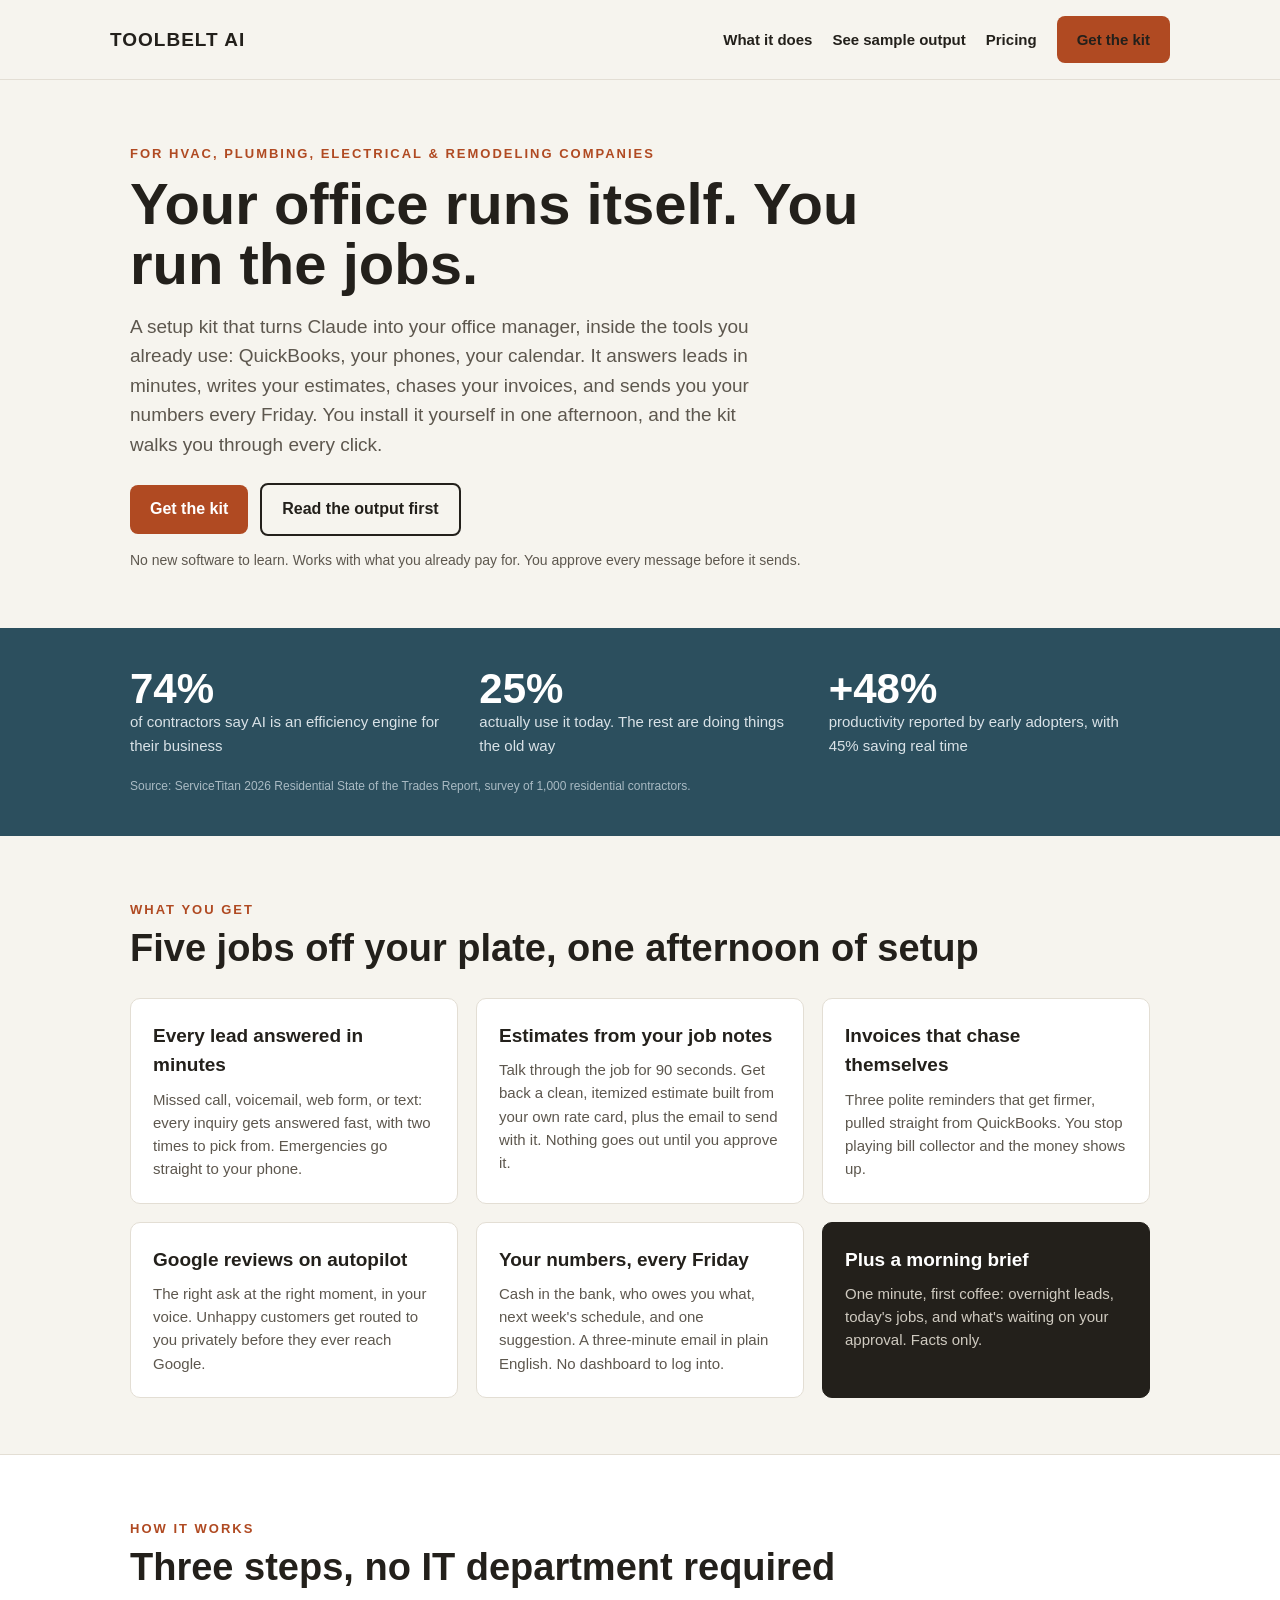
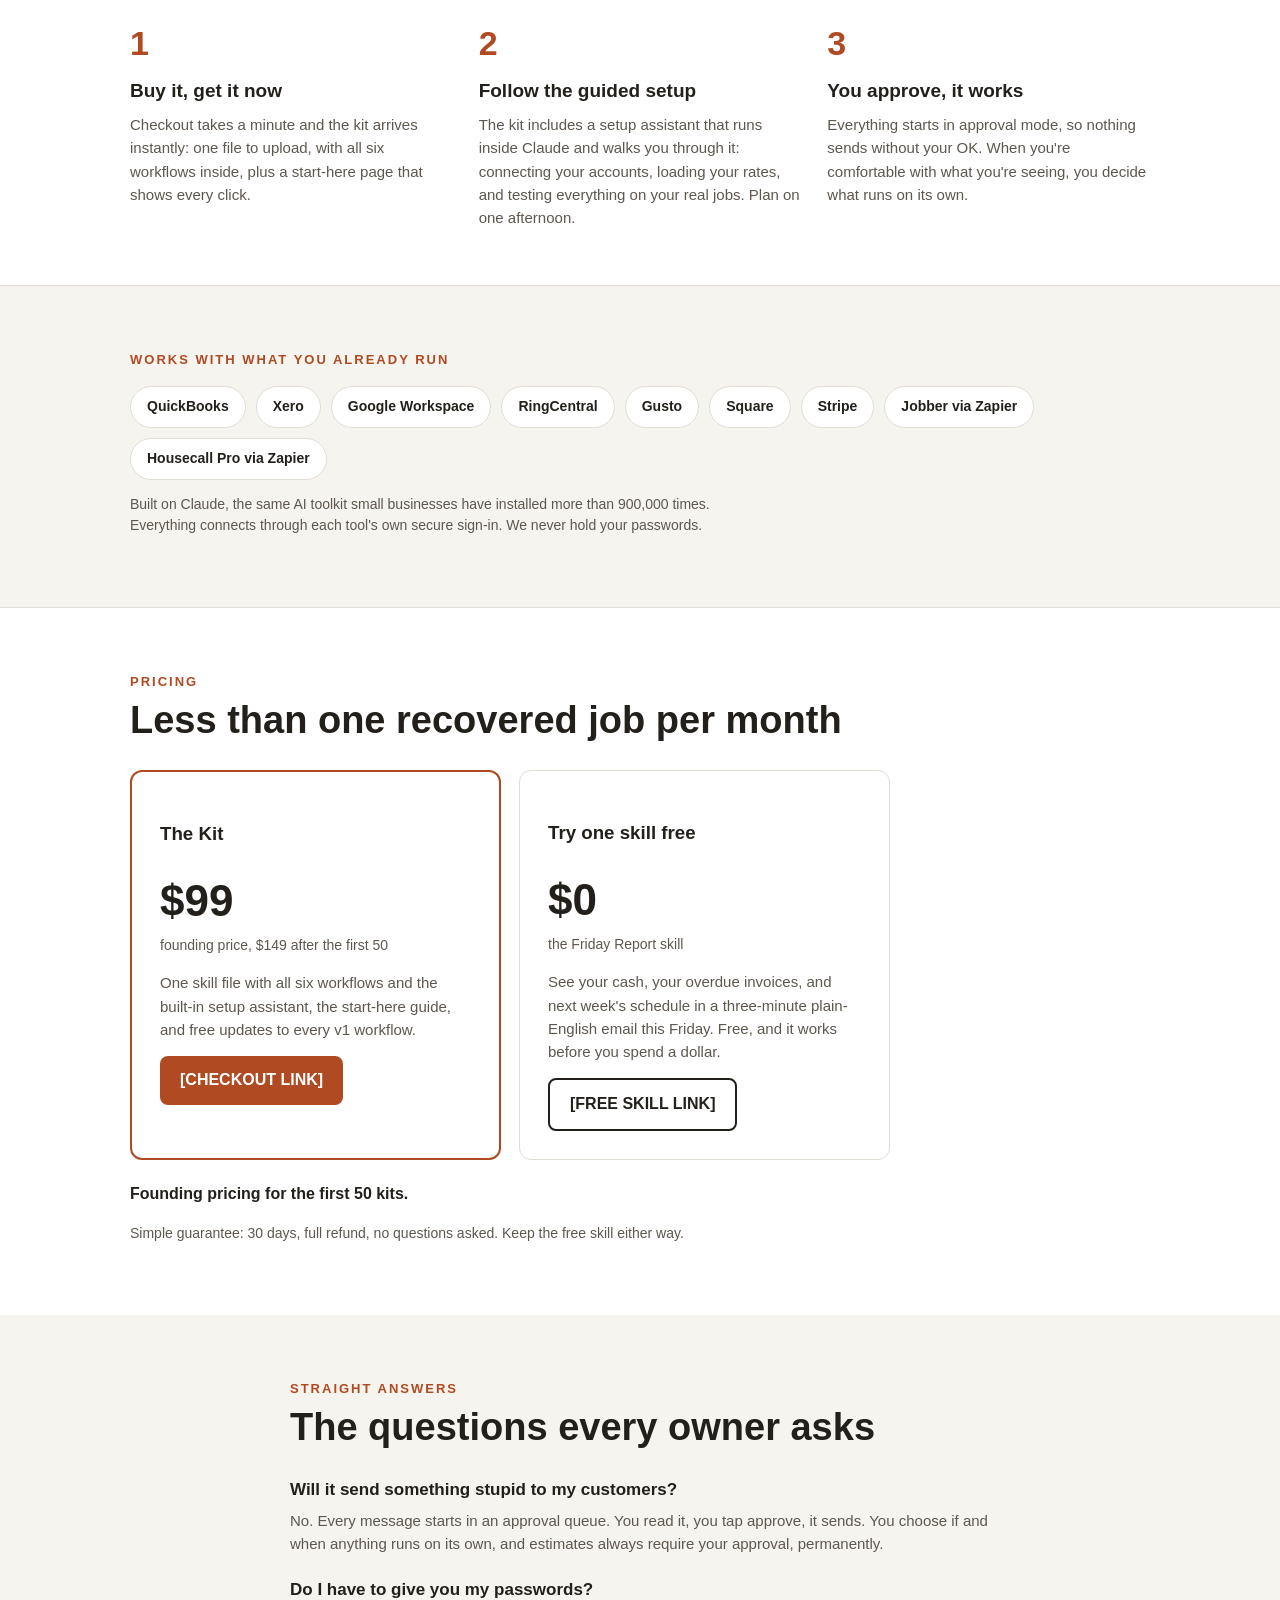
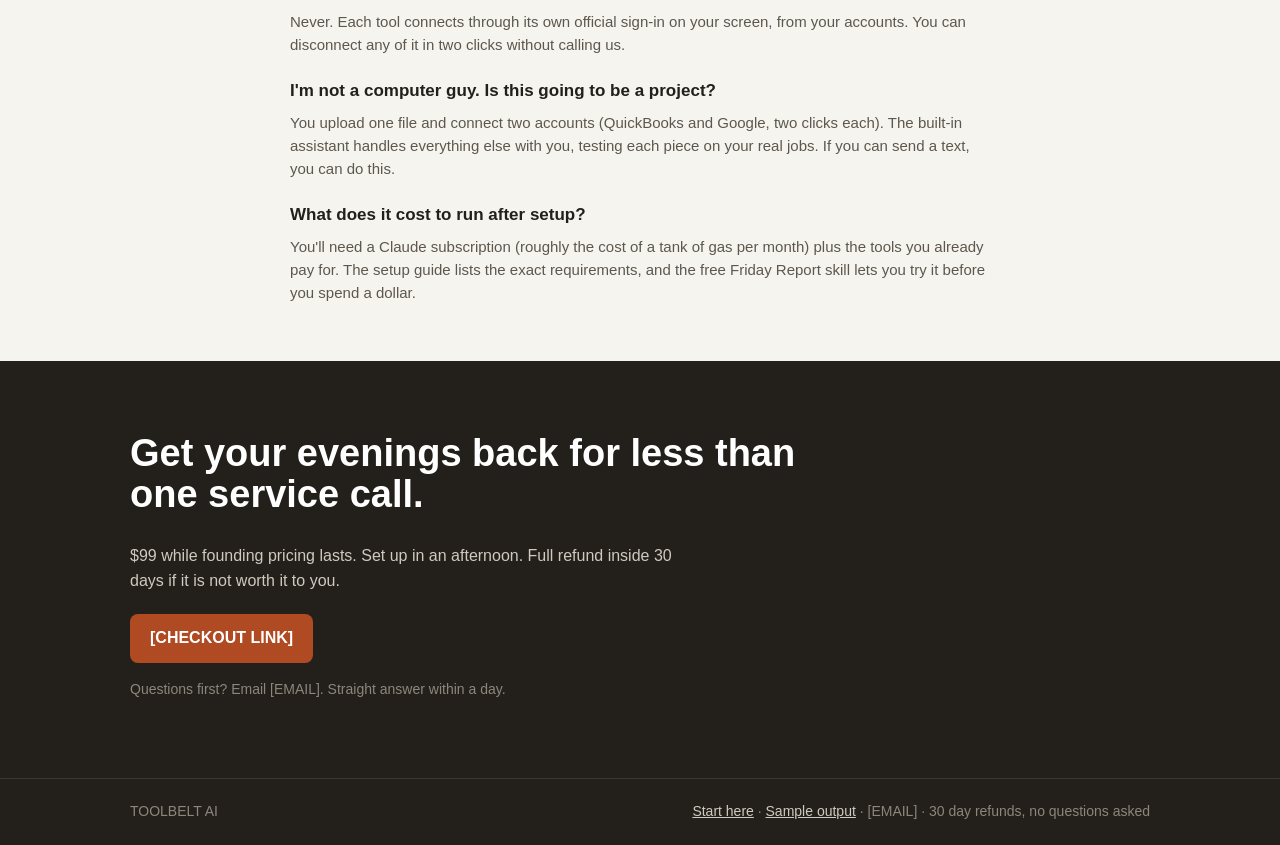
==== site/index.html @ f74c802a "Landing page, 404, sitemap, robots, SEO meta, analytics placeholders" ====
<!doctype html>
<html lang="en">
<head>
<meta charset="utf-8">
<meta name="viewport" content="width=device-width, initial-scale=1, viewport-fit=cover">
<title>Toolbelt AI | Your office runs itself. You run the jobs.</title>
<meta name="description" content="A setup kit that turns Claude into the office manager for an HVAC, plumbing, electrical, or remodeling company. Leads answered, estimates drafted, invoices chased, numbers every Friday. Nothing sends without your OK.">
<meta property="og:title" content="Toolbelt AI | AI office for trades companies">
<meta property="og:description" content="Install it yourself in one afternoon. Free starter includes missed-call triage and a plain-English Friday report.">
<meta property="og:type" content="website">
<!-- GoatCounter: uncomment and set your code after creating the account
<script data-goatcounter="https://YOURCODE.goatcounter.com/count" async src="https://gc.zgo.at/count.js"></script>
-->
<style>
:root {
  box-sizing: border-box;
  padding-top: env(safe-area-inset-top, 0px);
  padding-bottom: env(safe-area-inset-bottom, 0px);
  --bg: #F6F4EE; --card: #FFFFFF; --ink: #23201B; --muted: #5D574E;
  --line: #E3DED4; --accent: #B04A22; --accent-ink: #FFFFFF;
  --deep: #2C4F5E; --deep-ink: #D9E2E7; --dark: #23201B; --dark-ink: #CFCAC0;
}
html { scroll-padding-top: env(safe-area-inset-top, 0px); scroll-behavior: smooth; }
@media (prefers-color-scheme: dark) {
  :root:not([data-theme="light"]) {
    --bg: #191713; --card: #221F1A; --ink: #F1EEE7; --muted: #A8A198;
    --line: #38342E; --accent: #D9713F; --accent-ink: #1B120C;
    --deep: #1E3741; --dark: #12100D;
  }
}
* { box-sizing: border-box; }
body { margin: 0; background: var(--bg); color: var(--ink); line-height: 1.55;
  font-family: -apple-system, BlinkMacSystemFont, "Segoe UI", Roboto, Helvetica, Arial, sans-serif; }
.wrap { max-width: 1060px; margin: 0 auto; padding: 0 20px; }
header { border-bottom: 1px solid var(--line); }
.nav { display: flex; align-items: center; justify-content: space-between; gap: 16px; padding: 16px 0; flex-wrap: wrap; }
.mark { font-weight: 800; letter-spacing: 1px; font-size: 19px; }
.nav a { color: var(--ink); text-decoration: none; font-weight: 600; font-size: 15px; }
.nav .links { display: flex; gap: 20px; align-items: center; flex-wrap: wrap; }
.btn { display: inline-block; background: var(--accent); color: var(--accent-ink);
  padding: 12px 20px; border-radius: 8px; font-weight: 700; text-decoration: none; font-size: 16px; }
.btn.ghost { background: transparent; color: var(--ink); border: 2px solid var(--ink); }
.hero { padding: 64px 0 56px; }
.eyebrow { color: var(--accent); font-weight: 700; letter-spacing: 2px; font-size: 13px; text-transform: uppercase; }
h1 { font-size: clamp(34px, 6vw, 58px); line-height: 1.03; margin: 10px 0 18px; max-width: 760px; }
.lede { font-size: 19px; max-width: 640px; color: var(--muted); margin: 0 0 24px; }
.hero .row { display: flex; gap: 12px; flex-wrap: wrap; align-items: center; }
.fine { font-size: 14px; color: var(--muted); margin-top: 14px; }
.stats { background: var(--deep); color: #FFFFFF; padding: 40px 0; }
.stats .grid { display: grid; grid-template-columns: repeat(auto-fit, minmax(220px, 1fr)); gap: 28px; }
.stats b { display: block; font-size: 42px; line-height: 1; }
.stats span { color: var(--deep-ink); font-size: 15px; }
.stats .src { color: #A9BAC3; font-size: 12px; margin-top: 18px; }
section.block { padding: 64px 0 56px; }
h2 { font-size: clamp(26px, 4vw, 38px); line-height: 1.1; margin: 8px 0 28px; }
.cards { display: grid; grid-template-columns: repeat(auto-fit, minmax(260px, 1fr)); gap: 18px; }
.card { background: var(--card); border: 1px solid var(--line); border-radius: 10px; padding: 22px; }
.card h3 { margin: 0 0 8px; font-size: 19px; }
.card p { margin: 0; font-size: 15px; color: var(--muted); }
.card.inverse { background: var(--dark); border-color: var(--dark); }
.card.inverse h3 { color: #FFFFFF; }
.card.inverse p { color: var(--dark-ink); }
.steps { display: grid; grid-template-columns: repeat(auto-fit, minmax(240px, 1fr)); gap: 26px; }
.steps b { color: var(--accent); font-size: 34px; display: block; }
.steps h3 { margin: 6px 0 8px; font-size: 19px; }
.steps p { margin: 0; font-size: 15px; color: var(--muted); }
.chips { display: flex; flex-wrap: wrap; gap: 10px; }
.chip { background: var(--card); border: 1px solid var(--line); border-radius: 999px; padding: 9px 16px; font-size: 14px; font-weight: 600; }
.price { display: grid; grid-template-columns: repeat(auto-fit, minmax(270px, 1fr)); gap: 18px; max-width: 760px; }
.pcard { background: var(--card); border: 1px solid var(--line); border-radius: 12px; padding: 28px; }
.pcard.hot { border: 2px solid var(--accent); }
.pcard .amount { font-size: 44px; font-weight: 800; }
.pcard .per { color: var(--muted); font-size: 14px; }
.pcard p { font-size: 15px; color: var(--muted); }
.faq { max-width: 740px; }
.faq h3 { font-size: 17px; margin: 22px 0 6px; }
.faq p { margin: 0; font-size: 15px; color: var(--muted); }
.cta { background: var(--dark); color: #FFFFFF; padding: 64px 0; }
.cta h2 { color: #FFFFFF; max-width: 680px; }
.cta p { color: var(--dark-ink); max-width: 560px; }
footer { background: var(--dark); color: #8C867C; border-top: 1px solid #3A362F; padding: 22px 0; font-size: 14px; }
footer .wrap { display: flex; justify-content: space-between; gap: 16px; flex-wrap: wrap; }
footer a { color: #CFCAC0; }
</style>
</head>
<body>
<header>
  <div class="wrap nav">
    <div class="mark">TOOLBELT AI</div>
    <div class="links">
      <a href="#work">What it does</a>
      <a href="demo.html">See sample output</a>
      <a href="#pricing">Pricing</a>
      <a class="btn" href="#pricing">Get the kit</a>
    </div>
  </div>
</header>

<section class="hero">
  <div class="wrap">
    <div class="eyebrow">For HVAC, plumbing, electrical &amp; remodeling companies</div>
    <h1>Your office runs itself. You run the jobs.</h1>
    <p class="lede">A setup kit that turns Claude into your office manager, inside the tools you already use: QuickBooks, your phones, your calendar. It answers leads in minutes, writes your estimates, chases your invoices, and sends you your numbers every Friday. You install it yourself in one afternoon, and the kit walks you through every click.</p>
    <div class="row">
      <a class="btn" href="#pricing">Get the kit</a>
      <a class="btn ghost" href="demo.html">Read the output first</a>
    </div>
    <div class="fine">No new software to learn. Works with what you already pay for. You approve every message before it sends.</div>
  </div>
</section>

<section class="stats">
  <div class="wrap">
    <div class="grid">
      <div><b>74%</b><span>of contractors say AI is an efficiency engine for their business</span></div>
      <div><b>25%</b><span>actually use it today. The rest are doing things the old way</span></div>
      <div><b>+48%</b><span>productivity reported by early adopters, with 45% saving real time</span></div>
    </div>
    <div class="src">Source: ServiceTitan 2026 Residential State of the Trades Report, survey of 1,000 residential contractors.</div>
  </div>
</section>

<section class="block" id="work">
  <div class="wrap">
    <div class="eyebrow">What you get</div>
    <h2>Five jobs off your plate, one afternoon of setup</h2>
    <div class="cards">
      <div class="card"><h3>Every lead answered in minutes</h3><p>Missed call, voicemail, web form, or text: every inquiry gets answered fast, with two times to pick from. Emergencies go straight to your phone.</p></div>
      <div class="card"><h3>Estimates from your job notes</h3><p>Talk through the job for 90 seconds. Get back a clean, itemized estimate built from your own rate card, plus the email to send with it. Nothing goes out until you approve it.</p></div>
      <div class="card"><h3>Invoices that chase themselves</h3><p>Three polite reminders that get firmer, pulled straight from QuickBooks. You stop playing bill collector and the money shows up.</p></div>
      <div class="card"><h3>Google reviews on autopilot</h3><p>The right ask at the right moment, in your voice. Unhappy customers get routed to you privately before they ever reach Google.</p></div>
      <div class="card"><h3>Your numbers, every Friday</h3><p>Cash in the bank, who owes you what, next week's schedule, and one suggestion. A three-minute email in plain English. No dashboard to log into.</p></div>
      <div class="card inverse"><h3>Plus a morning brief</h3><p>One minute, first coffee: overnight leads, today's jobs, and what's waiting on your approval. Facts only.</p></div>
    </div>
  </div>
</section>

<section class="block" style="background: var(--card); border-top: 1px solid var(--line); border-bottom: 1px solid var(--line);">
  <div class="wrap">
    <div class="eyebrow">How it works</div>
    <h2>Three steps, no IT department required</h2>
    <div class="steps">
      <div><b>1</b><h3>Buy it, get it now</h3><p>Checkout takes a minute and the kit arrives instantly: one file to upload, with all six workflows inside, plus a start-here page that shows every click.</p></div>
      <div><b>2</b><h3>Follow the guided setup</h3><p>The kit includes a setup assistant that runs inside Claude and walks you through it: connecting your accounts, loading your rates, and testing everything on your real jobs. Plan on one afternoon.</p></div>
      <div><b>3</b><h3>You approve, it works</h3><p>Everything starts in approval mode, so nothing sends without your OK. When you're comfortable with what you're seeing, you decide what runs on its own.</p></div>
    </div>
  </div>
</section>

<section class="block">
  <div class="wrap">
    <div class="eyebrow">Works with what you already run</div>
    <div class="chips" style="margin-top: 16px;">
      <span class="chip">QuickBooks</span><span class="chip">Xero</span><span class="chip">Google Workspace</span>
      <span class="chip">RingCentral</span><span class="chip">Gusto</span><span class="chip">Square</span>
      <span class="chip">Stripe</span><span class="chip">Jobber via Zapier</span><span class="chip">Housecall Pro via Zapier</span>
    </div>
    <p class="fine" style="max-width: 640px;">Built on Claude, the same AI toolkit small businesses have installed more than 900,000 times. Everything connects through each tool's own secure sign-in. We never hold your passwords.</p>
  </div>
</section>

<section class="block" id="pricing" style="background: var(--card); border-top: 1px solid var(--line);">
  <div class="wrap">
    <div class="eyebrow">Pricing</div>
    <h2>Less than one recovered job per month</h2>
    <div class="price">
      <div class="pcard hot">
        <h3>The Kit</h3>
        <div class="amount">$99</div>
        <div class="per">founding price, $149 after the first 50</div>
        <p>One skill file with all six workflows and the built-in setup assistant, the start-here guide, and free updates to every v1 workflow.</p>
        <a class="btn" href="#">[CHECKOUT LINK]</a>
      </div>
      <div class="pcard">
        <h3>Try one skill free</h3>
        <div class="amount">$0</div>
        <div class="per">the Friday Report skill</div>
        <p>See your cash, your overdue invoices, and next week's schedule in a three-minute plain-English email this Friday. Free, and it works before you spend a dollar.</p>
        <a class="btn ghost" href="#">[FREE SKILL LINK]</a>
      </div>
    </div>
    <p style="margin-top: 22px; font-weight: 700;">Founding pricing for the first 50 kits.</p>
    <p class="fine" style="max-width: 640px;">Simple guarantee: 30 days, full refund, no questions asked. Keep the free skill either way.</p>
  </div>
</section>

<section class="block">
  <div class="wrap faq">
    <div class="eyebrow">Straight answers</div>
    <h2>The questions every owner asks</h2>
    <h3>Will it send something stupid to my customers?</h3>
    <p>No. Every message starts in an approval queue. You read it, you tap approve, it sends. You choose if and when anything runs on its own, and estimates always require your approval, permanently.</p>
    <h3>Do I have to give you my passwords?</h3>
    <p>Never. Each tool connects through its own official sign-in on your screen, from your accounts. You can disconnect any of it in two clicks without calling us.</p>
    <h3>I'm not a computer guy. Is this going to be a project?</h3>
    <p>You upload one file and connect two accounts (QuickBooks and Google, two clicks each). The built-in assistant handles everything else with you, testing each piece on your real jobs. If you can send a text, you can do this.</p>
    <h3>What does it cost to run after setup?</h3>
    <p>You'll need a Claude subscription (roughly the cost of a tank of gas per month) plus the tools you already pay for. The setup guide lists the exact requirements, and the free Friday Report skill lets you try it before you spend a dollar.</p>
  </div>
</section>

<section class="cta" id="get">
  <div class="wrap">
    <h2>Get your evenings back for less than one service call.</h2>
    <p>$99 while founding pricing lasts. Set up in an afternoon. Full refund inside 30 days if it is not worth it to you.</p>
    <p style="margin-top: 20px;"><a class="btn" href="#">[CHECKOUT LINK]</a></p>
    <p class="fine" style="color: #8C867C;">Questions first? Email [EMAIL]. Straight answer within a day.</p>
  </div>
</section>

<footer>
  <div class="wrap">
    <div>TOOLBELT AI</div>
    <div><a href="start-here.html">Start here</a> &middot; <a href="demo.html">Sample output</a> &middot; [EMAIL] &middot; 30 day refunds, no questions asked</div>
  </div>
</footer>
</body>
</html>
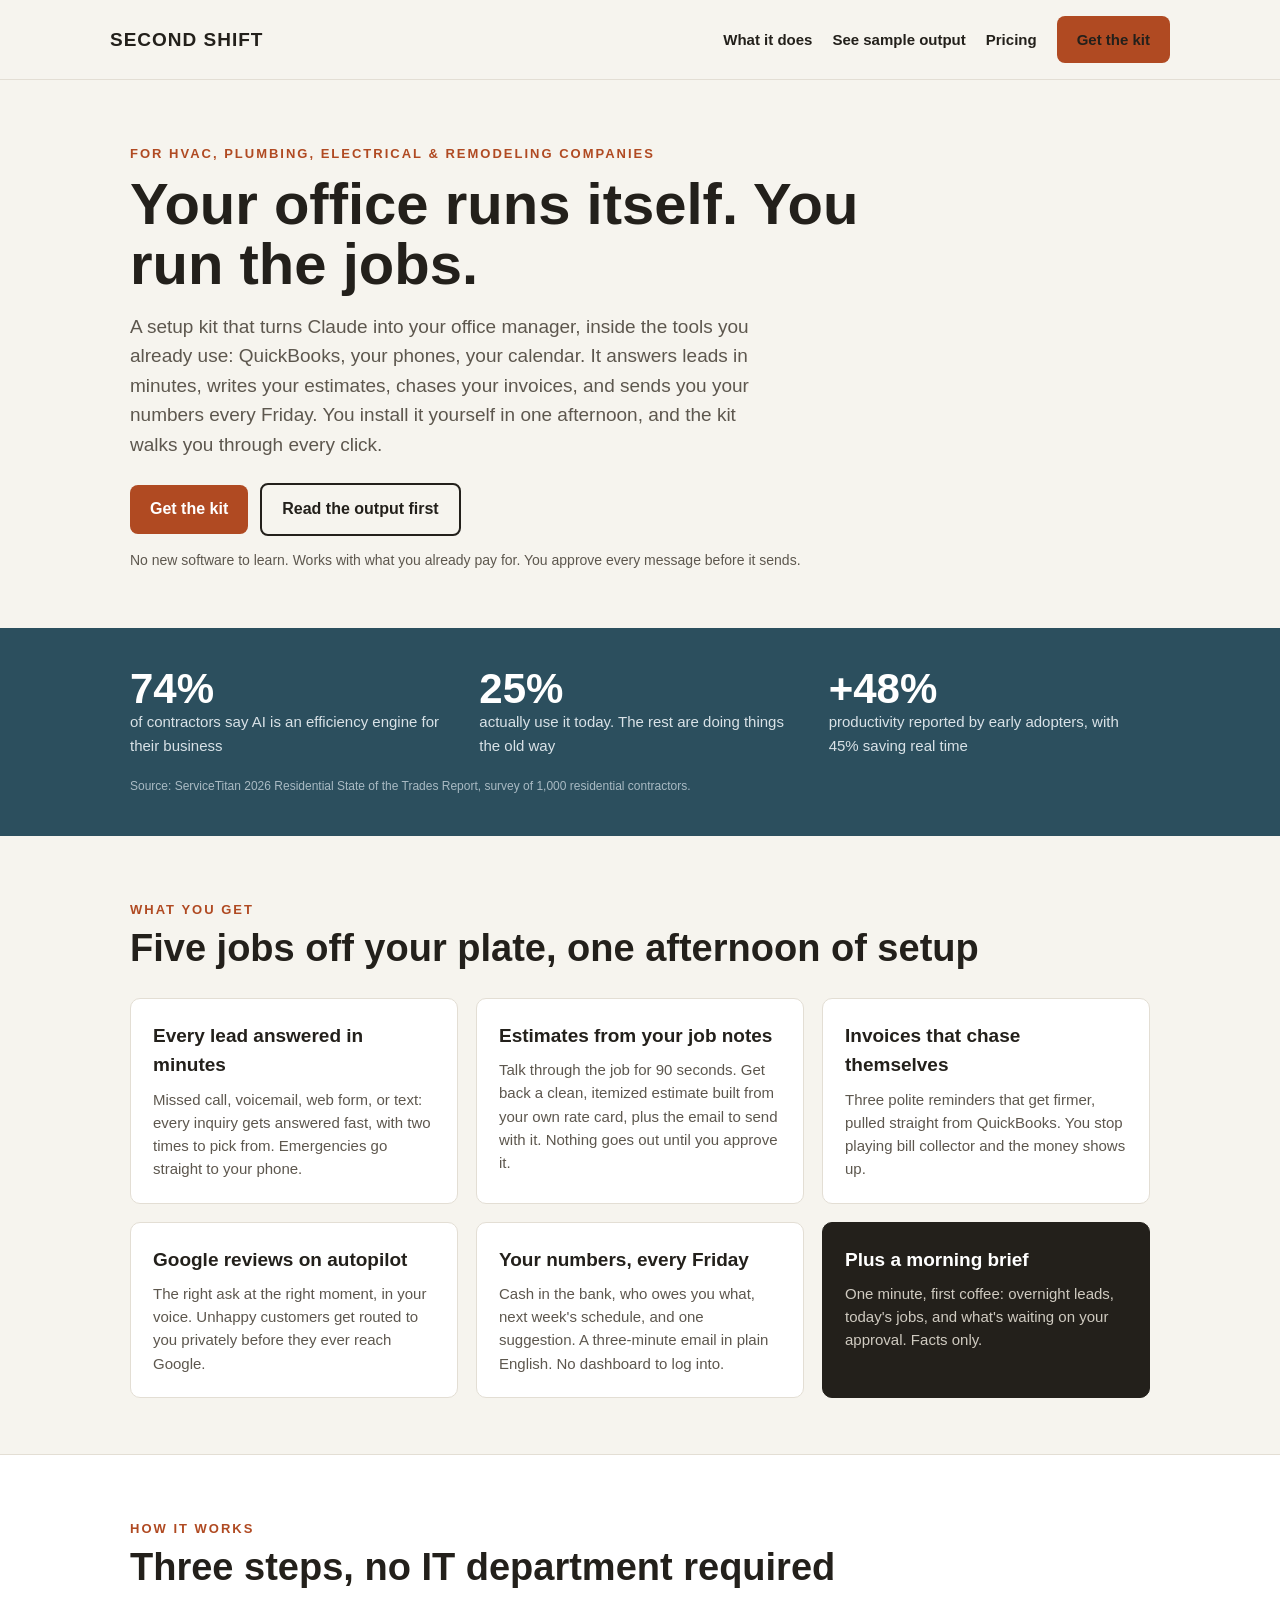
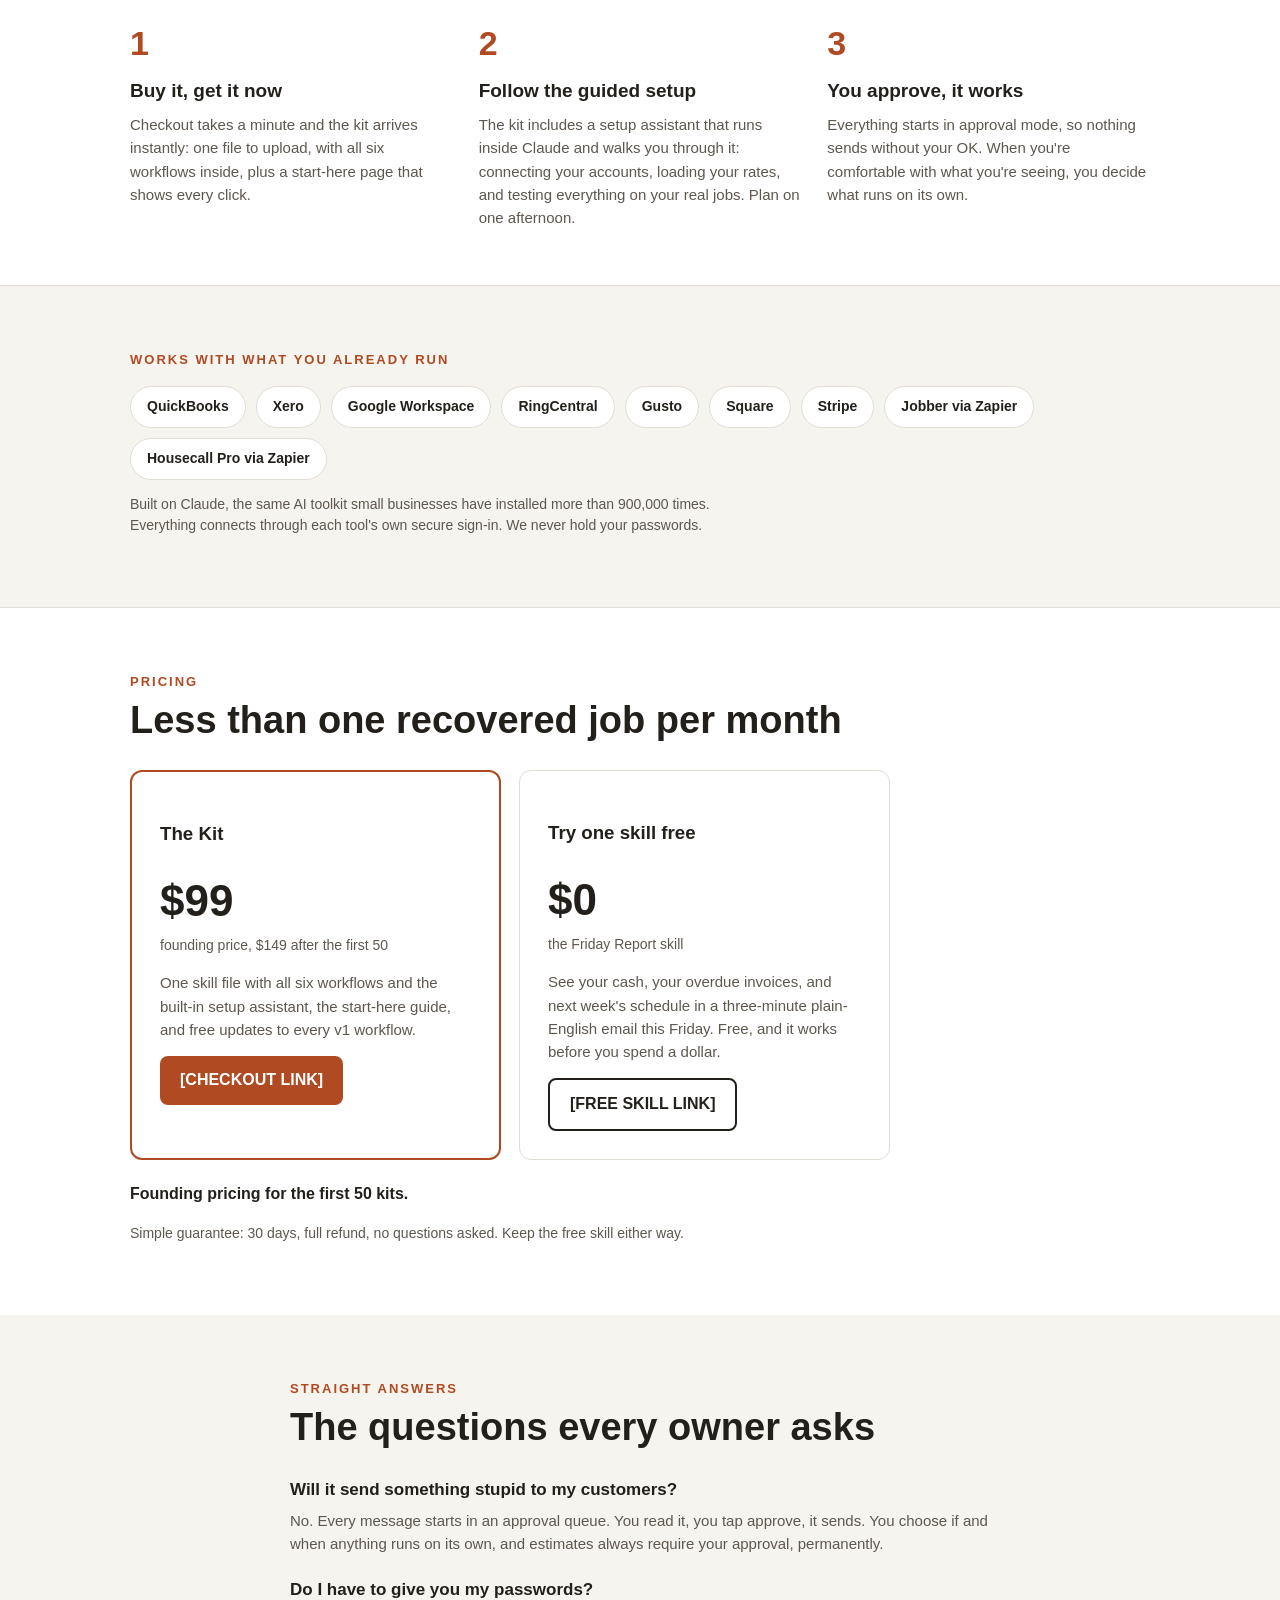
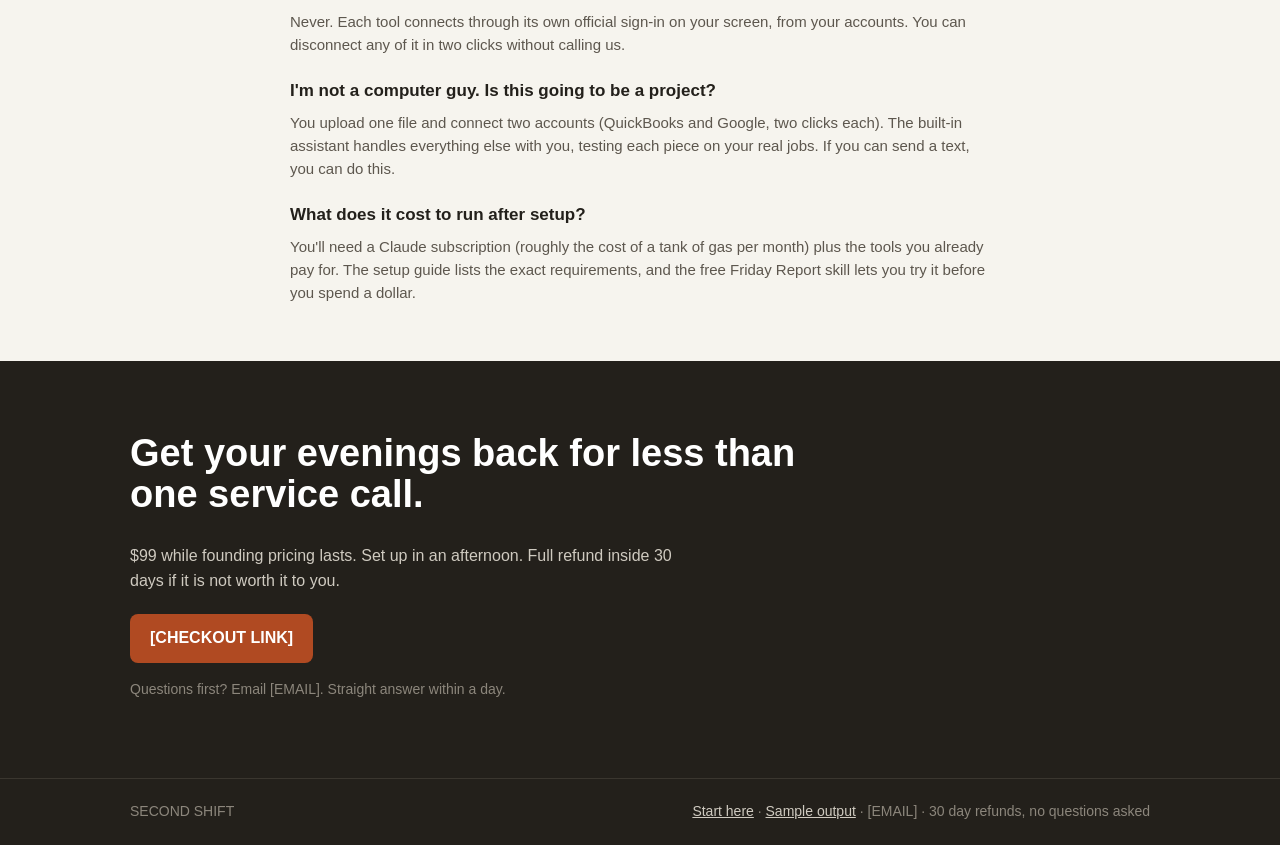
==== commit fd0e3ef7: "Rebrand: Second Shift" ====
--- a/site/index.html
+++ b/site/index.html
@@ -3,9 +3,9 @@
 <head>
 <meta charset="utf-8">
 <meta name="viewport" content="width=device-width, initial-scale=1, viewport-fit=cover">
-<title>Toolbelt AI | Your office runs itself. You run the jobs.</title>
+<title>Second Shift | Your office runs itself. You run the jobs.</title>
 <meta name="description" content="A setup kit that turns Claude into the office manager for an HVAC, plumbing, electrical, or remodeling company. Leads answered, estimates drafted, invoices chased, numbers every Friday. Nothing sends without your OK.">
-<meta property="og:title" content="Toolbelt AI | AI office for trades companies">
+<meta property="og:title" content="Second Shift | AI office for trades companies">
 <meta property="og:description" content="Install it yourself in one afternoon. Free starter includes missed-call triage and a plain-English Friday report.">
 <meta property="og:type" content="website">
 <!-- GoatCounter: uncomment and set your code after creating the account
@@ -86,7 +86,7 @@
 <body>
 <header>
   <div class="wrap nav">
-    <div class="mark">TOOLBELT AI</div>
+    <div class="mark">SECOND SHIFT</div>
     <div class="links">
       <a href="#work">What it does</a>
       <a href="demo.html">See sample output</a>
@@ -210,7 +210,7 @@
 
 <footer>
   <div class="wrap">
-    <div>TOOLBELT AI</div>
+    <div>SECOND SHIFT</div>
     <div><a href="start-here.html">Start here</a> &middot; <a href="demo.html">Sample output</a> &middot; [EMAIL] &middot; 30 day refunds, no questions asked</div>
   </div>
 </footer>
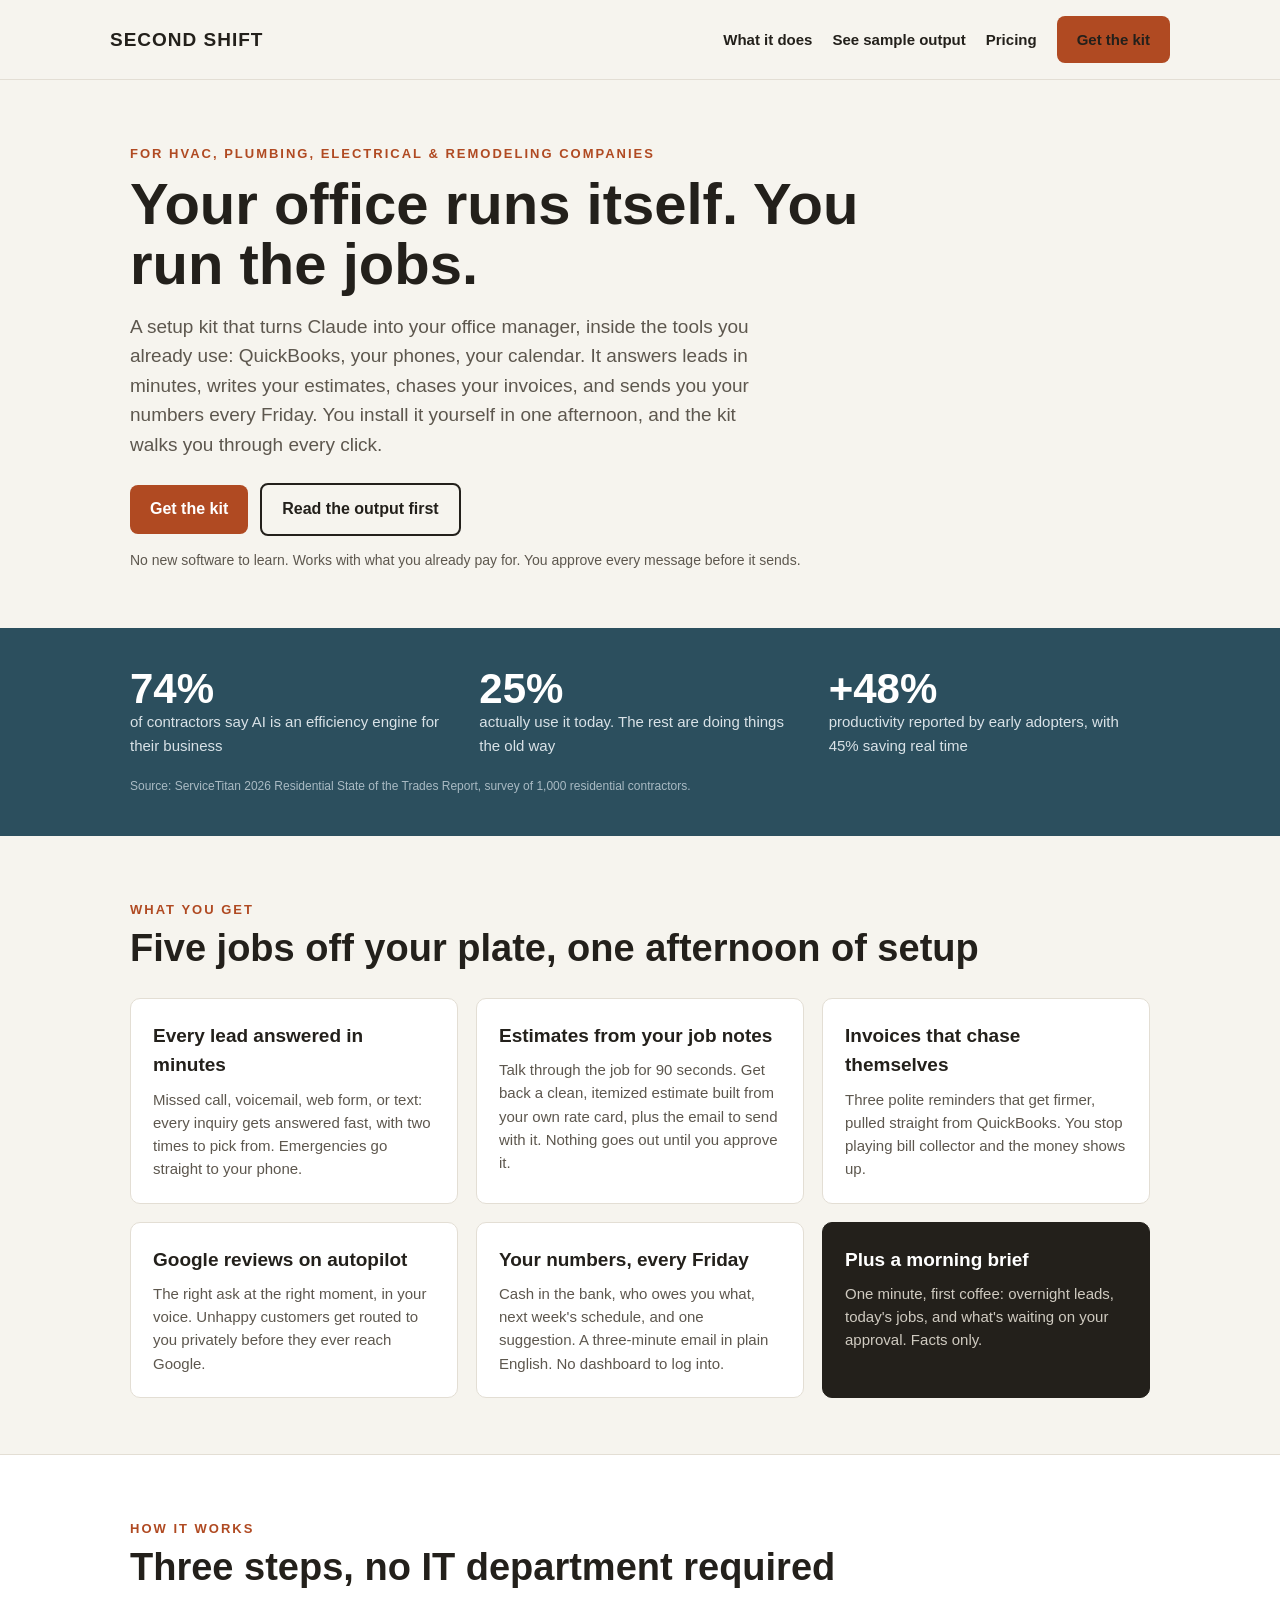
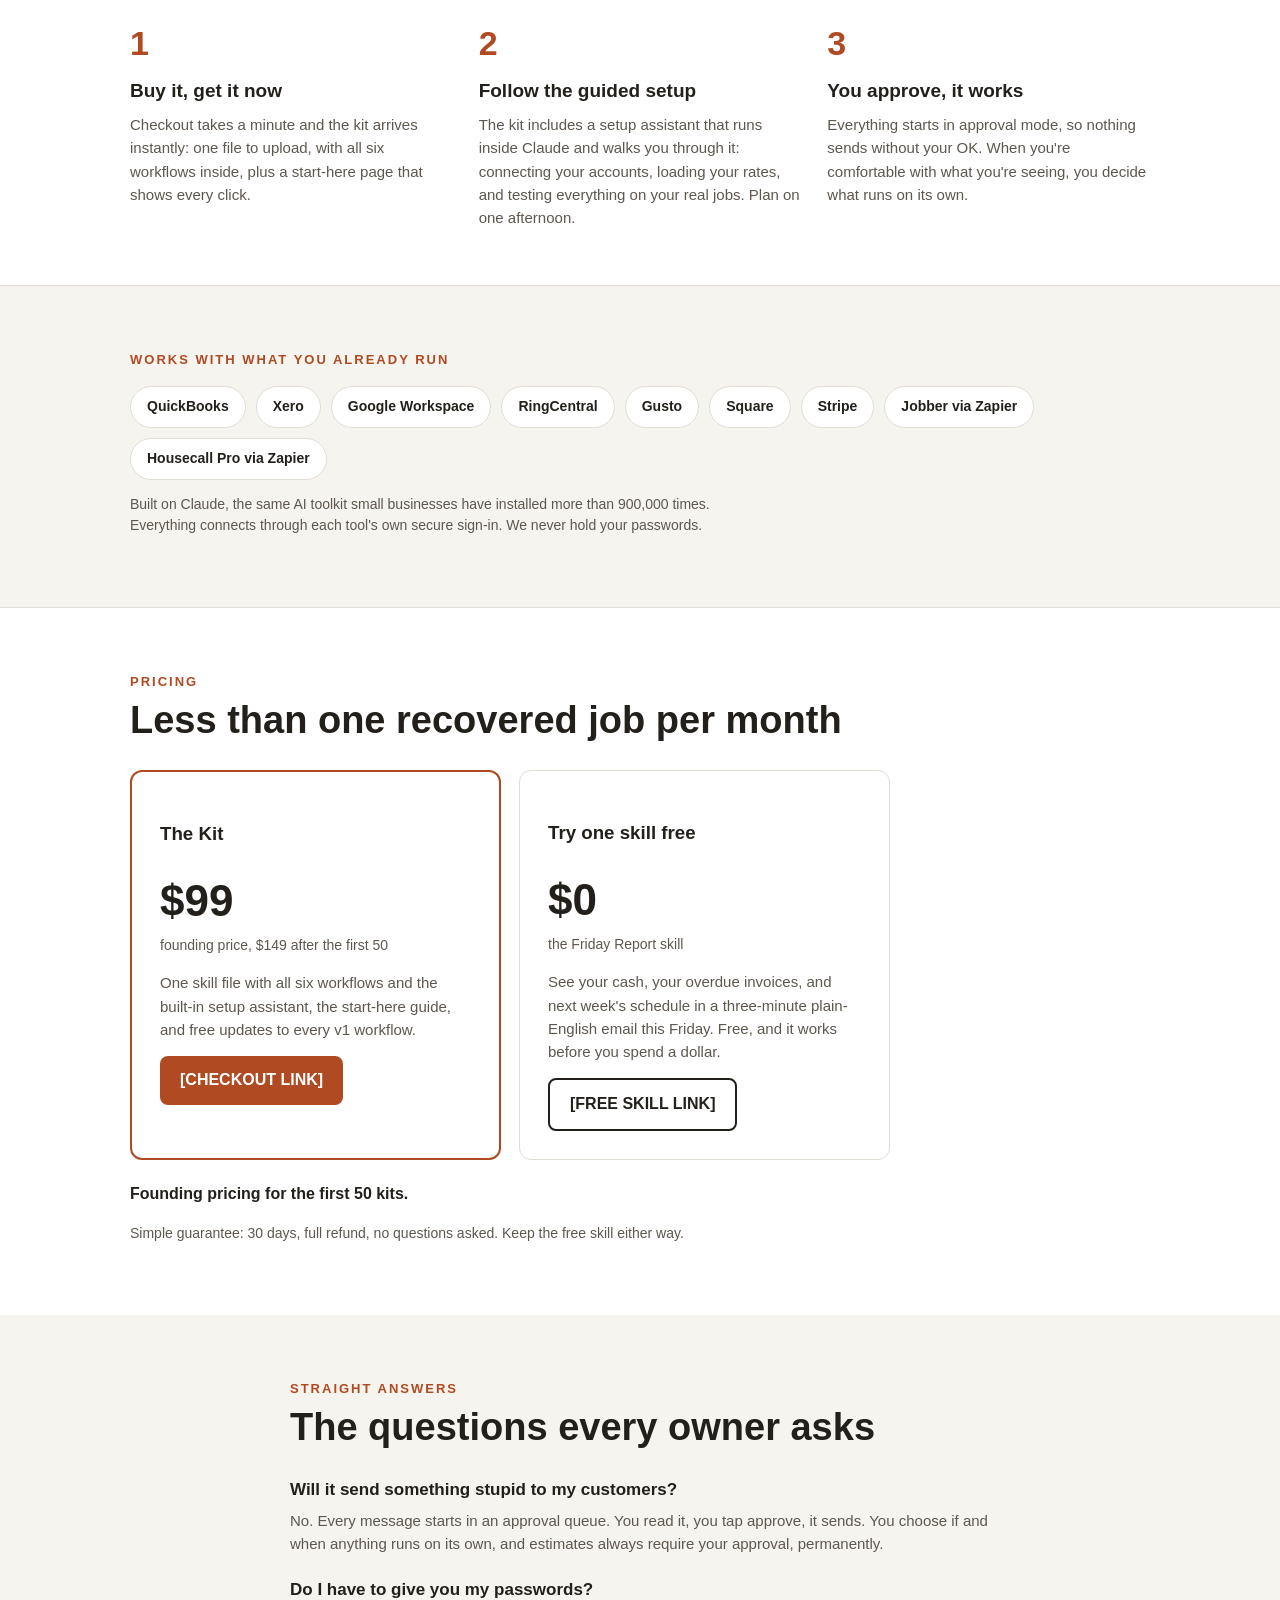
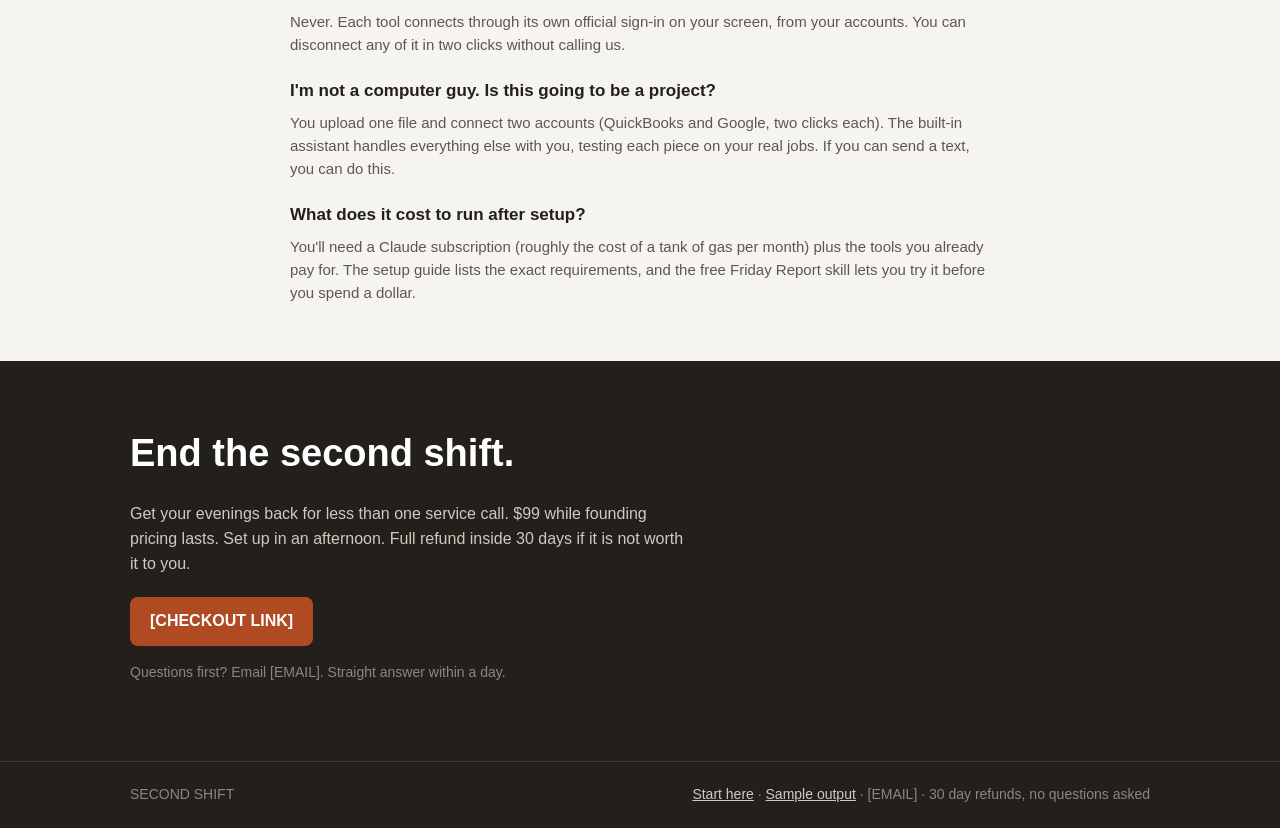
==== commit 0c96c0c6: "CTA: End the second shift" ====
--- a/site/index.html
+++ b/site/index.html
@@ -201,8 +201,8 @@
 
 <section class="cta" id="get">
   <div class="wrap">
-    <h2>Get your evenings back for less than one service call.</h2>
-    <p>$99 while founding pricing lasts. Set up in an afternoon. Full refund inside 30 days if it is not worth it to you.</p>
+    <h2>End the second shift.</h2>
+    <p>Get your evenings back for less than one service call. $99 while founding pricing lasts. Set up in an afternoon. Full refund inside 30 days if it is not worth it to you.</p>
     <p style="margin-top: 20px;"><a class="btn" href="#">[CHECKOUT LINK]</a></p>
     <p class="fine" style="color: #8C867C;">Questions first? Email [EMAIL]. Straight answer within a day.</p>
   </div>
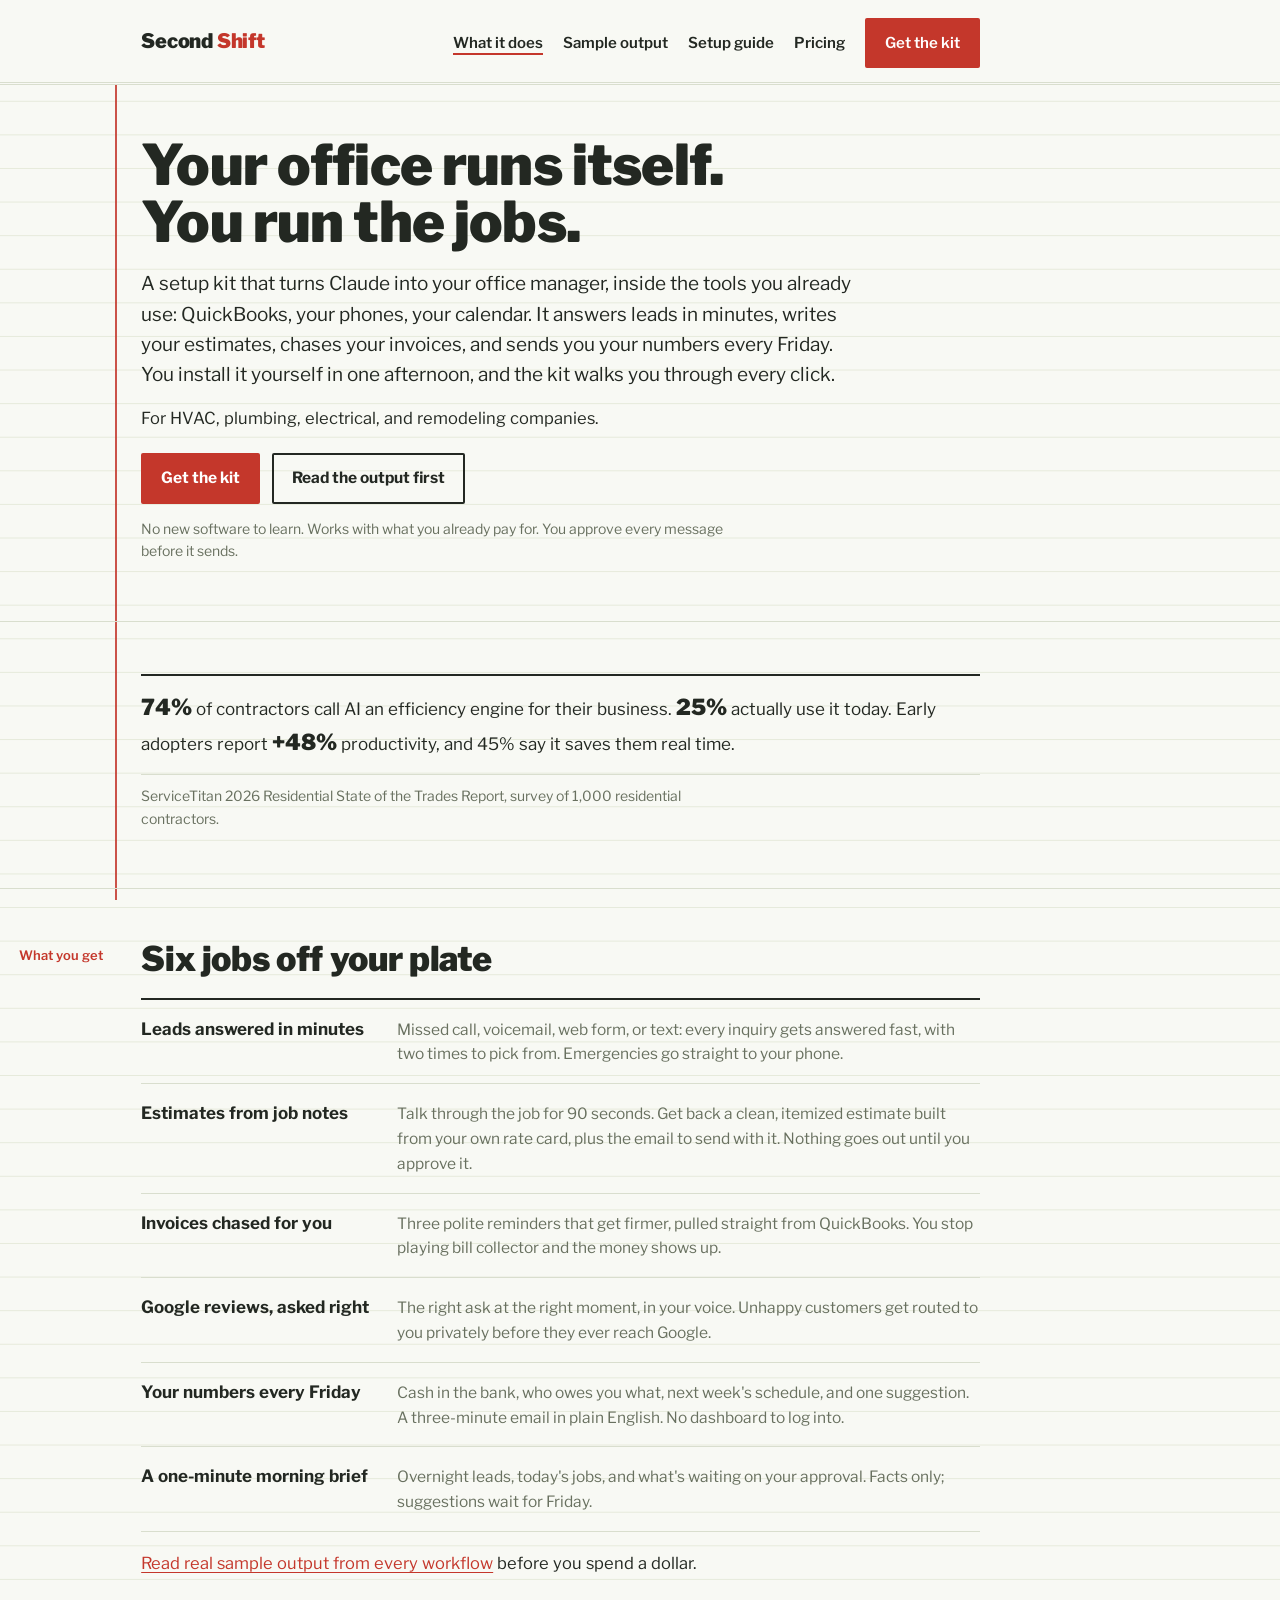
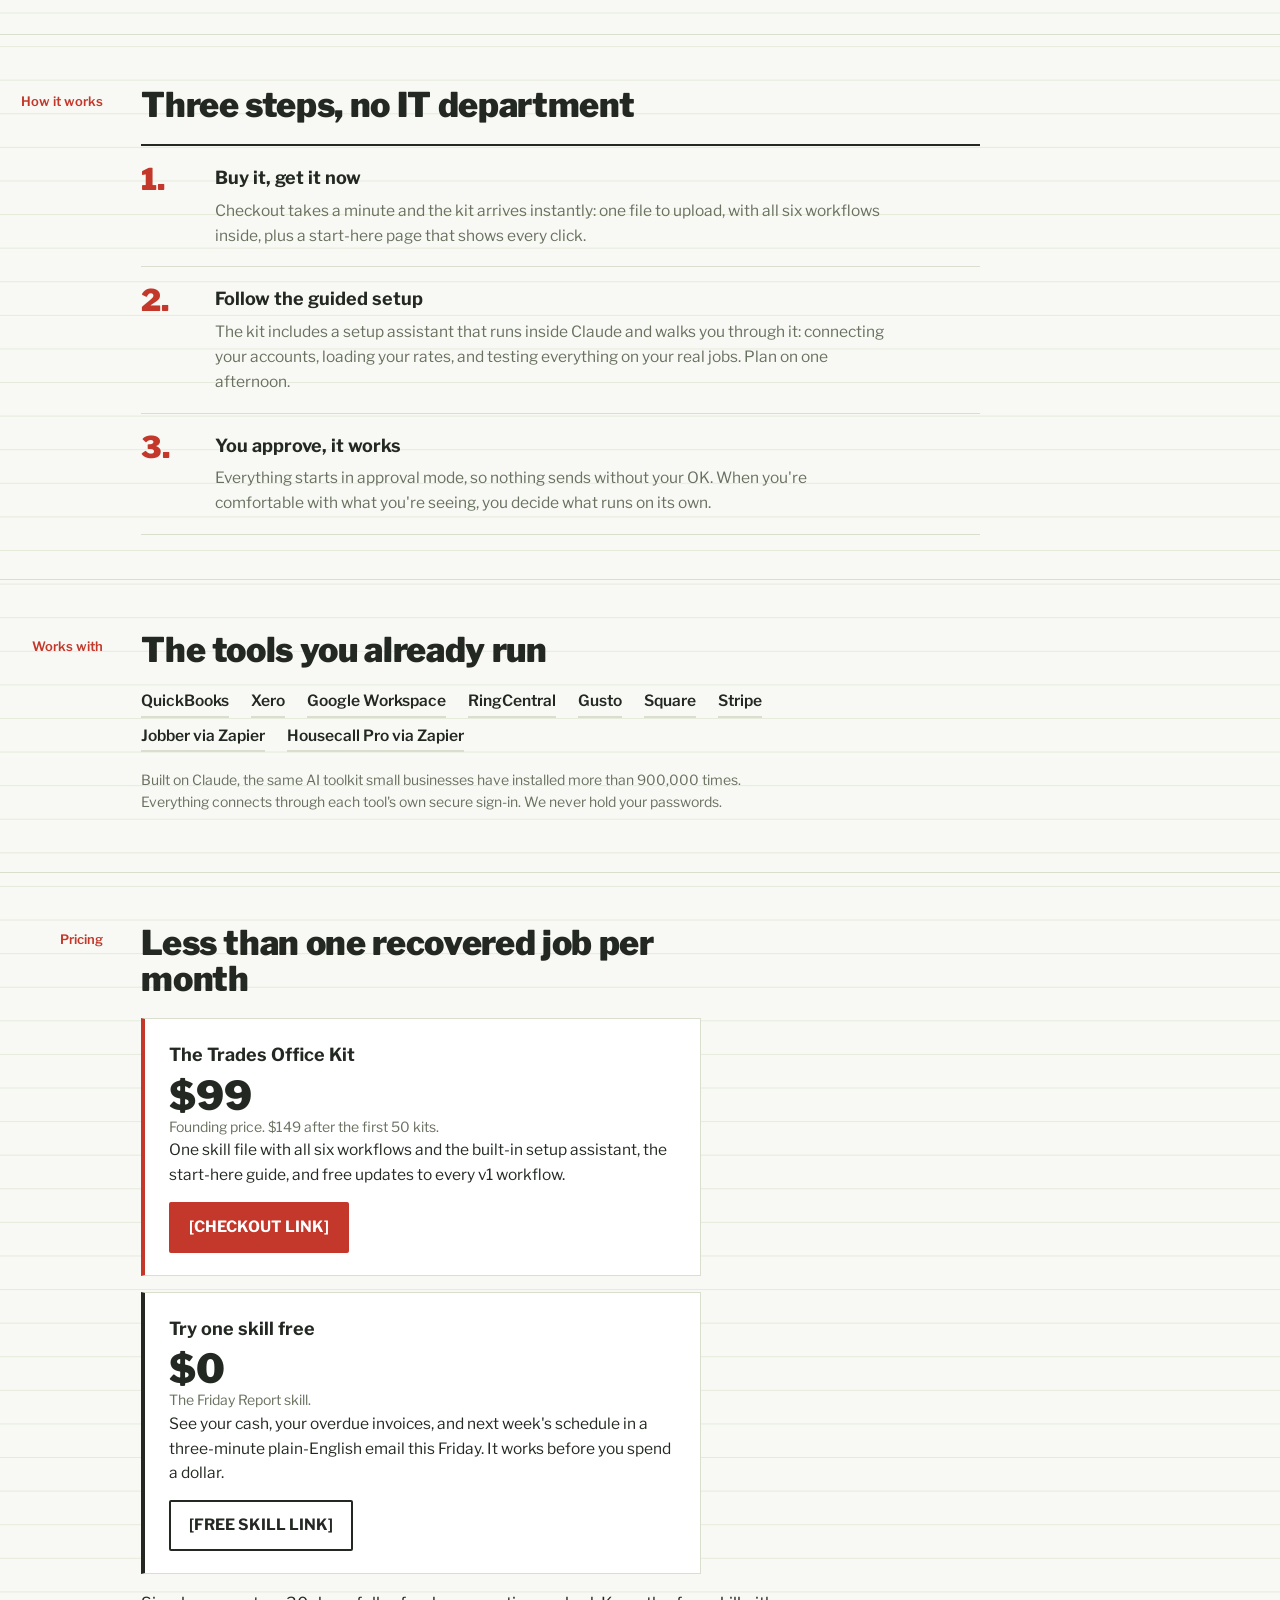
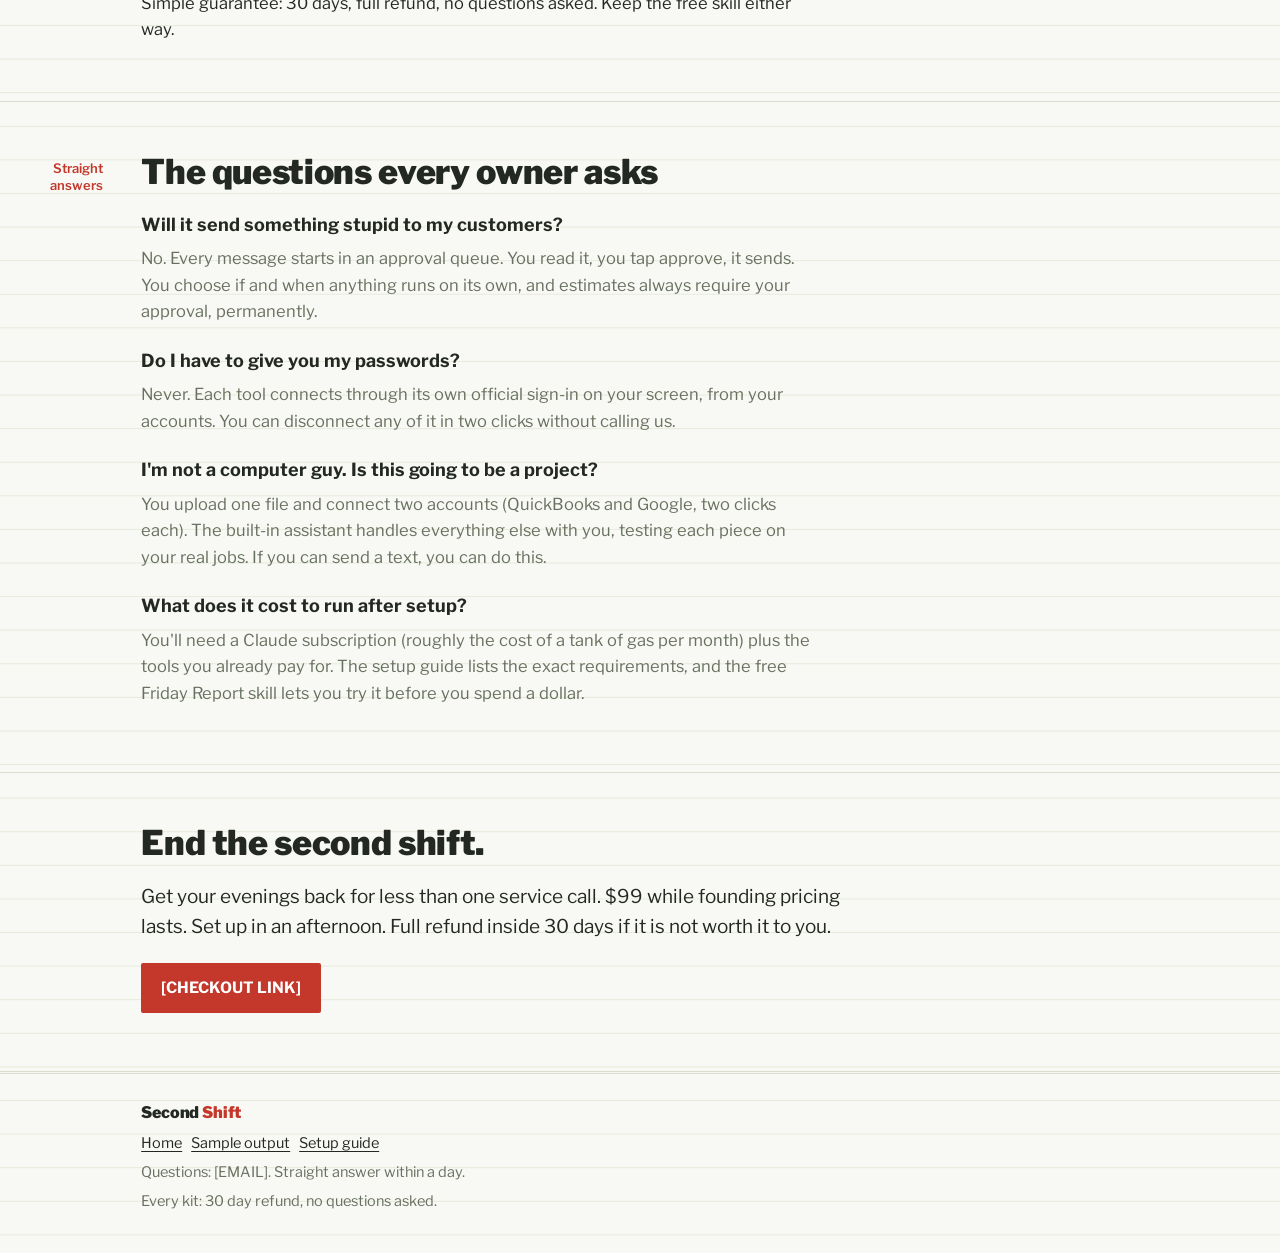
==== commit 042a91f9: "Redesign: ledger system, shared nav and footer across all pages" ====
--- a/site/index.html
+++ b/site/index.html
@@ -11,182 +11,108 @@
 <!-- GoatCounter: uncomment and set your code after creating the account
 <script data-goatcounter="https://YOURCODE.goatcounter.com/count" async src="https://gc.zgo.at/count.js"></script>
 -->
-<style>
-:root {
-  box-sizing: border-box;
-  padding-top: env(safe-area-inset-top, 0px);
-  padding-bottom: env(safe-area-inset-bottom, 0px);
-  --bg: #F6F4EE; --card: #FFFFFF; --ink: #23201B; --muted: #5D574E;
-  --line: #E3DED4; --accent: #B04A22; --accent-ink: #FFFFFF;
-  --deep: #2C4F5E; --deep-ink: #D9E2E7; --dark: #23201B; --dark-ink: #CFCAC0;
-}
-html { scroll-padding-top: env(safe-area-inset-top, 0px); scroll-behavior: smooth; }
-@media (prefers-color-scheme: dark) {
-  :root:not([data-theme="light"]) {
-    --bg: #191713; --card: #221F1A; --ink: #F1EEE7; --muted: #A8A198;
-    --line: #38342E; --accent: #D9713F; --accent-ink: #1B120C;
-    --deep: #1E3741; --dark: #12100D;
-  }
-}
-* { box-sizing: border-box; }
-body { margin: 0; background: var(--bg); color: var(--ink); line-height: 1.55;
-  font-family: -apple-system, BlinkMacSystemFont, "Segoe UI", Roboto, Helvetica, Arial, sans-serif; }
-.wrap { max-width: 1060px; margin: 0 auto; padding: 0 20px; }
-header { border-bottom: 1px solid var(--line); }
-.nav { display: flex; align-items: center; justify-content: space-between; gap: 16px; padding: 16px 0; flex-wrap: wrap; }
-.mark { font-weight: 800; letter-spacing: 1px; font-size: 19px; }
-.nav a { color: var(--ink); text-decoration: none; font-weight: 600; font-size: 15px; }
-.nav .links { display: flex; gap: 20px; align-items: center; flex-wrap: wrap; }
-.btn { display: inline-block; background: var(--accent); color: var(--accent-ink);
-  padding: 12px 20px; border-radius: 8px; font-weight: 700; text-decoration: none; font-size: 16px; }
-.btn.ghost { background: transparent; color: var(--ink); border: 2px solid var(--ink); }
-.hero { padding: 64px 0 56px; }
-.eyebrow { color: var(--accent); font-weight: 700; letter-spacing: 2px; font-size: 13px; text-transform: uppercase; }
-h1 { font-size: clamp(34px, 6vw, 58px); line-height: 1.03; margin: 10px 0 18px; max-width: 760px; }
-.lede { font-size: 19px; max-width: 640px; color: var(--muted); margin: 0 0 24px; }
-.hero .row { display: flex; gap: 12px; flex-wrap: wrap; align-items: center; }
-.fine { font-size: 14px; color: var(--muted); margin-top: 14px; }
-.stats { background: var(--deep); color: #FFFFFF; padding: 40px 0; }
-.stats .grid { display: grid; grid-template-columns: repeat(auto-fit, minmax(220px, 1fr)); gap: 28px; }
-.stats b { display: block; font-size: 42px; line-height: 1; }
-.stats span { color: var(--deep-ink); font-size: 15px; }
-.stats .src { color: #A9BAC3; font-size: 12px; margin-top: 18px; }
-section.block { padding: 64px 0 56px; }
-h2 { font-size: clamp(26px, 4vw, 38px); line-height: 1.1; margin: 8px 0 28px; }
-.cards { display: grid; grid-template-columns: repeat(auto-fit, minmax(260px, 1fr)); gap: 18px; }
-.card { background: var(--card); border: 1px solid var(--line); border-radius: 10px; padding: 22px; }
-.card h3 { margin: 0 0 8px; font-size: 19px; }
-.card p { margin: 0; font-size: 15px; color: var(--muted); }
-.card.inverse { background: var(--dark); border-color: var(--dark); }
-.card.inverse h3 { color: #FFFFFF; }
-.card.inverse p { color: var(--dark-ink); }
-.steps { display: grid; grid-template-columns: repeat(auto-fit, minmax(240px, 1fr)); gap: 26px; }
-.steps b { color: var(--accent); font-size: 34px; display: block; }
-.steps h3 { margin: 6px 0 8px; font-size: 19px; }
-.steps p { margin: 0; font-size: 15px; color: var(--muted); }
-.chips { display: flex; flex-wrap: wrap; gap: 10px; }
-.chip { background: var(--card); border: 1px solid var(--line); border-radius: 999px; padding: 9px 16px; font-size: 14px; font-weight: 600; }
-.price { display: grid; grid-template-columns: repeat(auto-fit, minmax(270px, 1fr)); gap: 18px; max-width: 760px; }
-.pcard { background: var(--card); border: 1px solid var(--line); border-radius: 12px; padding: 28px; }
-.pcard.hot { border: 2px solid var(--accent); }
-.pcard .amount { font-size: 44px; font-weight: 800; }
-.pcard .per { color: var(--muted); font-size: 14px; }
-.pcard p { font-size: 15px; color: var(--muted); }
-.faq { max-width: 740px; }
-.faq h3 { font-size: 17px; margin: 22px 0 6px; }
-.faq p { margin: 0; font-size: 15px; color: var(--muted); }
-.cta { background: var(--dark); color: #FFFFFF; padding: 64px 0; }
-.cta h2 { color: #FFFFFF; max-width: 680px; }
-.cta p { color: var(--dark-ink); max-width: 560px; }
-footer { background: var(--dark); color: #8C867C; border-top: 1px solid #3A362F; padding: 22px 0; font-size: 14px; }
-footer .wrap { display: flex; justify-content: space-between; gap: 16px; flex-wrap: wrap; }
-footer a { color: #CFCAC0; }
-</style>
+<link rel="preconnect" href="https://fonts.googleapis.com">
+<link href="https://fonts.googleapis.com/css2?family=Libre+Franklin:wght@400;600;700;900&display=swap" rel="stylesheet">
+<link rel="stylesheet" href="styles.css">
 </head>
 <body>
-<header>
-  <div class="wrap nav">
-    <div class="mark">SECOND SHIFT</div>
-    <div class="links">
-      <a href="#work">What it does</a>
-      <a href="demo.html">See sample output</a>
-      <a href="#pricing">Pricing</a>
-      <a class="btn" href="#pricing">Get the kit</a>
-    </div>
+<header class="site">
+  <div class="col">
+    <a class="wordmark" href="index.html">Second<span> Shift</span></a>
+    <nav class="site">
+      <a href="index.html#work" aria-current="page">What it does</a>
+      <a href="demo.html">Sample output</a>
+      <a href="start-here.html">Setup guide</a>
+      <a href="index.html#pricing">Pricing</a>
+      <a class="btn" href="index.html#pricing">Get the kit</a>
+    </nav>
   </div>
 </header>
-
-<section class="hero">
-  <div class="wrap">
-    <div class="eyebrow">For HVAC, plumbing, electrical &amp; remodeling companies</div>
+<main>
+<section class="entry">
+  <div class="col">
     <h1>Your office runs itself. You run the jobs.</h1>
     <p class="lede">A setup kit that turns Claude into your office manager, inside the tools you already use: QuickBooks, your phones, your calendar. It answers leads in minutes, writes your estimates, chases your invoices, and sends you your numbers every Friday. You install it yourself in one afternoon, and the kit walks you through every click.</p>
-    <div class="row">
-      <a class="btn" href="#pricing">Get the kit</a>
-      <a class="btn ghost" href="demo.html">Read the output first</a>
-    </div>
-    <div class="fine">No new software to learn. Works with what you already pay for. You approve every message before it sends.</div>
+    <p>For HVAC, plumbing, electrical, and remodeling companies.</p>
+    <p style="margin-top:22px"><a class="btn" href="#pricing">Get the kit</a> &nbsp; <a class="btn quiet" href="demo.html">Read the output first</a></p>
+    <p class="small">No new software to learn. Works with what you already pay for. You approve every message before it sends.</p>
   </div>
 </section>
 
-<section class="stats">
-  <div class="wrap">
-    <div class="grid">
-      <div><b>74%</b><span>of contractors say AI is an efficiency engine for their business</span></div>
-      <div><b>25%</b><span>actually use it today. The rest are doing things the old way</span></div>
-      <div><b>+48%</b><span>productivity reported by early adopters, with 45% saving real time</span></div>
+<section class="entry">
+  <div class="col">
+    <div class="summary">
+      <p><b>74%</b> of contractors call AI an efficiency engine for their business. <b>25%</b> actually use it today. Early adopters report <b>+48%</b> productivity, and 45% say it saves them real time.</p>
     </div>
-    <div class="src">Source: ServiceTitan 2026 Residential State of the Trades Report, survey of 1,000 residential contractors.</div>
+    <p class="small" style="margin-top:10px">ServiceTitan 2026 Residential State of the Trades Report, survey of 1,000 residential contractors.</p>
   </div>
 </section>
 
-<section class="block" id="work">
-  <div class="wrap">
-    <div class="eyebrow">What you get</div>
-    <h2>Five jobs off your plate, one afternoon of setup</h2>
-    <div class="cards">
-      <div class="card"><h3>Every lead answered in minutes</h3><p>Missed call, voicemail, web form, or text: every inquiry gets answered fast, with two times to pick from. Emergencies go straight to your phone.</p></div>
-      <div class="card"><h3>Estimates from your job notes</h3><p>Talk through the job for 90 seconds. Get back a clean, itemized estimate built from your own rate card, plus the email to send with it. Nothing goes out until you approve it.</p></div>
-      <div class="card"><h3>Invoices that chase themselves</h3><p>Three polite reminders that get firmer, pulled straight from QuickBooks. You stop playing bill collector and the money shows up.</p></div>
-      <div class="card"><h3>Google reviews on autopilot</h3><p>The right ask at the right moment, in your voice. Unhappy customers get routed to you privately before they ever reach Google.</p></div>
-      <div class="card"><h3>Your numbers, every Friday</h3><p>Cash in the bank, who owes you what, next week's schedule, and one suggestion. A three-minute email in plain English. No dashboard to log into.</p></div>
-      <div class="card inverse"><h3>Plus a morning brief</h3><p>One minute, first coffee: overnight leads, today's jobs, and what's waiting on your approval. Facts only.</p></div>
+<section class="entry" id="work">
+  <span class="note">What you get</span>
+  <div class="col">
+    <h2>Six jobs off your plate</h2>
+    <div class="rows">
+      <div class="row"><h3>Leads answered in minutes</h3><p>Missed call, voicemail, web form, or text: every inquiry gets answered fast, with two times to pick from. Emergencies go straight to your phone.</p></div>
+      <div class="row"><h3>Estimates from job notes</h3><p>Talk through the job for 90 seconds. Get back a clean, itemized estimate built from your own rate card, plus the email to send with it. Nothing goes out until you approve it.</p></div>
+      <div class="row"><h3>Invoices chased for you</h3><p>Three polite reminders that get firmer, pulled straight from QuickBooks. You stop playing bill collector and the money shows up.</p></div>
+      <div class="row"><h3>Google reviews, asked right</h3><p>The right ask at the right moment, in your voice. Unhappy customers get routed to you privately before they ever reach Google.</p></div>
+      <div class="row"><h3>Your numbers every Friday</h3><p>Cash in the bank, who owes you what, next week's schedule, and one suggestion. A three-minute email in plain English. No dashboard to log into.</p></div>
+      <div class="row"><h3>A one-minute morning brief</h3><p>Overnight leads, today's jobs, and what's waiting on your approval. Facts only; suggestions wait for Friday.</p></div>
+    </div>
+    <p style="margin-top:18px"><a href="demo.html">Read real sample output from every workflow</a> before you spend a dollar.</p>
+  </div>
+</section>
+
+<section class="entry" id="how">
+  <span class="note">How it works</span>
+  <div class="col">
+    <h2>Three steps, no IT department</h2>
+    <div class="steps">
+      <div class="step"><div><h3>Buy it, get it now</h3><p>Checkout takes a minute and the kit arrives instantly: one file to upload, with all six workflows inside, plus a start-here page that shows every click.</p></div></div>
+      <div class="step"><div><h3>Follow the guided setup</h3><p>The kit includes a setup assistant that runs inside Claude and walks you through it: connecting your accounts, loading your rates, and testing everything on your real jobs. Plan on one afternoon.</p></div></div>
+      <div class="step"><div><h3>You approve, it works</h3><p>Everything starts in approval mode, so nothing sends without your OK. When you're comfortable with what you're seeing, you decide what runs on its own.</p></div></div>
     </div>
   </div>
 </section>
 
-<section class="block" style="background: var(--card); border-top: 1px solid var(--line); border-bottom: 1px solid var(--line);">
-  <div class="wrap">
-    <div class="eyebrow">How it works</div>
-    <h2>Three steps, no IT department required</h2>
-    <div class="steps">
-      <div><b>1</b><h3>Buy it, get it now</h3><p>Checkout takes a minute and the kit arrives instantly: one file to upload, with all six workflows inside, plus a start-here page that shows every click.</p></div>
-      <div><b>2</b><h3>Follow the guided setup</h3><p>The kit includes a setup assistant that runs inside Claude and walks you through it: connecting your accounts, loading your rates, and testing everything on your real jobs. Plan on one afternoon.</p></div>
-      <div><b>3</b><h3>You approve, it works</h3><p>Everything starts in approval mode, so nothing sends without your OK. When you're comfortable with what you're seeing, you decide what runs on its own.</p></div>
-    </div>
+<section class="entry" id="tools">
+  <span class="note">Works with</span>
+  <div class="col">
+    <h2>The tools you already run</h2>
+    <ul class="plain">
+      <li>QuickBooks</li><li>Xero</li><li>Google Workspace</li><li>RingCentral</li><li>Gusto</li>
+      <li>Square</li><li>Stripe</li><li>Jobber via Zapier</li><li>Housecall Pro via Zapier</li>
+    </ul>
+    <p class="small" style="margin-top:14px; max-width:62ch">Built on Claude, the same AI toolkit small businesses have installed more than 900,000 times. Everything connects through each tool's own secure sign-in. We never hold your passwords.</p>
   </div>
 </section>
 
-<section class="block">
-  <div class="wrap">
-    <div class="eyebrow">Works with what you already run</div>
-    <div class="chips" style="margin-top: 16px;">
-      <span class="chip">QuickBooks</span><span class="chip">Xero</span><span class="chip">Google Workspace</span>
-      <span class="chip">RingCentral</span><span class="chip">Gusto</span><span class="chip">Square</span>
-      <span class="chip">Stripe</span><span class="chip">Jobber via Zapier</span><span class="chip">Housecall Pro via Zapier</span>
+<section class="entry" id="pricing">
+  <span class="note">Pricing</span>
+  <div class="col">
+    <h2>Less than one recovered job per month</h2>
+    <div class="ticket priced">
+      <h3>The Trades Office Kit</h3>
+      <div class="amount">$99</div>
+      <div class="terms">Founding price. $149 after the first 50 kits.</div>
+      <p>One skill file with all six workflows and the built-in setup assistant, the start-here guide, and free updates to every v1 workflow.</p>
+      <a class="btn" href="#">[CHECKOUT LINK]</a>
     </div>
-    <p class="fine" style="max-width: 640px;">Built on Claude, the same AI toolkit small businesses have installed more than 900,000 times. Everything connects through each tool's own secure sign-in. We never hold your passwords.</p>
+    <div class="ticket">
+      <h3>Try one skill free</h3>
+      <div class="amount">$0</div>
+      <div class="terms">The Friday Report skill.</div>
+      <p>See your cash, your overdue invoices, and next week's schedule in a three-minute plain-English email this Friday. It works before you spend a dollar.</p>
+      <a class="btn quiet" href="#">[FREE SKILL LINK]</a>
+    </div>
+    <p>Simple guarantee: 30 days, full refund, no questions asked. Keep the free skill either way.</p>
   </div>
 </section>
 
-<section class="block" id="pricing" style="background: var(--card); border-top: 1px solid var(--line);">
-  <div class="wrap">
-    <div class="eyebrow">Pricing</div>
-    <h2>Less than one recovered job per month</h2>
-    <div class="price">
-      <div class="pcard hot">
-        <h3>The Kit</h3>
-        <div class="amount">$99</div>
-        <div class="per">founding price, $149 after the first 50</div>
-        <p>One skill file with all six workflows and the built-in setup assistant, the start-here guide, and free updates to every v1 workflow.</p>
-        <a class="btn" href="#">[CHECKOUT LINK]</a>
-      </div>
-      <div class="pcard">
-        <h3>Try one skill free</h3>
-        <div class="amount">$0</div>
-        <div class="per">the Friday Report skill</div>
-        <p>See your cash, your overdue invoices, and next week's schedule in a three-minute plain-English email this Friday. Free, and it works before you spend a dollar.</p>
-        <a class="btn ghost" href="#">[FREE SKILL LINK]</a>
-      </div>
-    </div>
-    <p style="margin-top: 22px; font-weight: 700;">Founding pricing for the first 50 kits.</p>
-    <p class="fine" style="max-width: 640px;">Simple guarantee: 30 days, full refund, no questions asked. Keep the free skill either way.</p>
-  </div>
-</section>
-
-<section class="block">
-  <div class="wrap faq">
-    <div class="eyebrow">Straight answers</div>
+<section class="entry" id="questions">
+  <span class="note">Straight answers</span>
+  <div class="col qa">
     <h2>The questions every owner asks</h2>
     <h3>Will it send something stupid to my customers?</h3>
     <p>No. Every message starts in an approval queue. You read it, you tap approve, it sends. You choose if and when anything runs on its own, and estimates always require your approval, permanently.</p>
@@ -199,19 +125,20 @@
   </div>
 </section>
 
-<section class="cta" id="get">
-  <div class="wrap">
+<section class="entry" id="get">
+  <div class="col">
     <h2>End the second shift.</h2>
-    <p>Get your evenings back for less than one service call. $99 while founding pricing lasts. Set up in an afternoon. Full refund inside 30 days if it is not worth it to you.</p>
-    <p style="margin-top: 20px;"><a class="btn" href="#">[CHECKOUT LINK]</a></p>
-    <p class="fine" style="color: #8C867C;">Questions first? Email [EMAIL]. Straight answer within a day.</p>
+    <p class="lede">Get your evenings back for less than one service call. $99 while founding pricing lasts. Set up in an afternoon. Full refund inside 30 days if it is not worth it to you.</p>
+    <p style="margin-top:20px"><a class="btn" href="#">[CHECKOUT LINK]</a></p>
   </div>
 </section>
-
-<footer>
-  <div class="wrap">
-    <div>SECOND SHIFT</div>
-    <div><a href="start-here.html">Start here</a> &middot; <a href="demo.html">Sample output</a> &middot; [EMAIL] &middot; 30 day refunds, no questions asked</div>
+</main>
+<footer class="site">
+  <div class="col">
+    <p><a class="wordmark" href="index.html" style="font-size:16px">Second<span> Shift</span></a></p>
+    <p><a href="index.html">Home</a> &nbsp; <a href="demo.html">Sample output</a> &nbsp; <a href="start-here.html">Setup guide</a></p>
+    <p>Questions: [EMAIL]. Straight answer within a day.</p>
+    <p>Every kit: 30 day refund, no questions asked.</p>
   </div>
 </footer>
 </body>
--- a/site/styles.css
+++ b/site/styles.css
@@ -0,0 +1,124 @@
+/* Second Shift — ledger system. One accent (margin red), one family (Libre Franklin). */
+:root {
+  --paper: #F8F9F4; --sheet: #FFFFFF; --ink: #232822; --faint: #68705F;
+  --rule: #D9DECE; --rule-soft: #E6EADB; --margin: #C4372B; --margin-ink: #FFFFFF;
+  --gutter: clamp(20px, 9vw, 140px);
+  box-sizing: border-box;
+  padding-top: env(safe-area-inset-top, 0px);
+  padding-bottom: env(safe-area-inset-bottom, 0px);
+}
+@media (prefers-color-scheme: dark) {
+  :root:not([data-theme="light"]) {
+    --paper: #151813; --sheet: #1C201A; --ink: #EBEEE2; --faint: #9AA18D;
+    --rule: #2C3228; --rule-soft: #242922; --margin: #E0523F; --margin-ink: #1A0E0B;
+  }
+}
+:root[data-theme="dark"] {
+  --paper: #151813; --sheet: #1C201A; --ink: #EBEEE2; --faint: #9AA18D;
+  --rule: #2C3228; --rule-soft: #242922; --margin: #E0523F; --margin-ink: #1A0E0B;
+}
+* { box-sizing: border-box; }
+html { scroll-padding-top: 90px; }
+body {
+  margin: 0; color: var(--ink); font: 400 16.5px/1.6 "Libre Franklin", "Franklin Gothic Medium", Arial, sans-serif;
+  background: var(--paper);
+  background-image: linear-gradient(var(--rule-soft) 1px, transparent 1px);
+  background-size: 100% 2.1rem;
+}
+/* The red margin rule, full height */
+body::before {
+  content: ""; position: fixed; top: 0; bottom: 0; left: var(--gutter);
+  width: 2px; background: var(--margin); opacity: .85; z-index: 0;
+}
+.sheet, header.site, footer.site { position: relative; z-index: 1; }
+main { position: relative; z-index: 1; }
+
+a { color: var(--margin); text-decoration-thickness: 1px; text-underline-offset: 3px; }
+a:focus-visible, button:focus-visible, .btn:focus-visible { outline: 3px solid var(--margin); outline-offset: 2px; }
+
+.col { padding-left: calc(var(--gutter) + 26px); padding-right: 20px; max-width: 1000px; }
+
+/* Shared header */
+header.site { background: var(--paper); border-bottom: 3px double var(--rule); }
+header.site .col { display: flex; align-items: baseline; justify-content: space-between; gap: 14px 22px; flex-wrap: wrap; padding-top: 18px; padding-bottom: 14px; }
+.wordmark { font-weight: 900; font-size: 20px; letter-spacing: -0.01em; color: var(--ink); text-decoration: none; }
+.wordmark span { color: var(--margin); }
+nav.site { display: flex; gap: 20px; align-items: baseline; flex-wrap: wrap; }
+nav.site a { color: var(--ink); text-decoration: none; font-size: 15px; font-weight: 600; }
+nav.site a[aria-current="page"] { text-decoration: underline; text-decoration-color: var(--margin); text-decoration-thickness: 2px; text-underline-offset: 5px; }
+nav.site a.btn { color: var(--margin-ink); }
+
+.btn { display: inline-block; background: var(--margin); color: var(--margin-ink); border: 2px solid var(--margin);
+  padding: 11px 18px; font-weight: 700; font-size: 15.5px; text-decoration: none; border-radius: 2px; }
+.btn.quiet { background: transparent; color: var(--ink); border-color: var(--ink); }
+
+/* Type scale */
+h1 { font-weight: 900; font-size: clamp(34px, 5.6vw, 56px); line-height: 1.02; letter-spacing: -0.015em; margin: 0 0 18px; max-width: 15ch; }
+h2 { font-weight: 900; font-size: clamp(24px, 3.4vw, 34px); line-height: 1.08; letter-spacing: -0.01em; margin: 0 0 20px; max-width: 24ch; }
+h3 { font-weight: 700; font-size: 18px; margin: 0 0 6px; }
+p { margin: 0 0 14px; max-width: 62ch; }
+.lede { font-size: 19px; max-width: 56ch; }
+.small { font-size: 14px; color: var(--faint); }
+
+/* Sections ruled like ledger subtotals; labels live in the margin */
+section.entry { position: relative; padding: 52px 0 44px; border-bottom: 1px solid var(--rule); }
+section.entry:last-of-type { border-bottom: 0; }
+.note {
+  position: absolute; top: 58px; right: calc(100% - var(--gutter) + 12px);
+  width: calc(var(--gutter) - 24px); text-align: right;
+  font-size: 13px; line-height: 1.35; color: var(--margin); font-weight: 600;
+}
+@media (max-width: 760px) {
+  .note { position: static; width: auto; text-align: left; margin: 0 0 6px; }
+}
+
+/* Ledger rows replace card grids */
+.rows { border-top: 2px solid var(--ink); }
+.row { display: grid; grid-template-columns: minmax(150px, 230px) 1fr; gap: 8px 26px;
+  padding: 16px 0; border-bottom: 1px solid var(--rule); align-items: baseline; }
+.row h3 { font-size: 17px; }
+.row p { margin: 0; font-size: 15.5px; color: var(--faint); max-width: 58ch; }
+@media (max-width: 640px) { .row { grid-template-columns: 1fr; gap: 2px; } }
+
+/* True sequences keep their numbers */
+.steps { counter-reset: step; border-top: 2px solid var(--ink); }
+.step { counter-increment: step; display: grid; grid-template-columns: 56px 1fr; gap: 6px 18px;
+  padding: 18px 0; border-bottom: 1px solid var(--rule); }
+.step::before { content: counter(step) "."; font-weight: 900; font-size: 30px; line-height: 1; color: var(--margin); }
+.step p { margin: 0; font-size: 15.5px; color: var(--faint); }
+
+/* Summary line (stats) */
+.summary { border-top: 2px solid var(--ink); border-bottom: 1px solid var(--rule); padding: 14px 0; }
+.summary p { margin: 0; font-size: 17px; max-width: none; }
+.summary b { font-weight: 900; font-size: 22px; }
+
+/* Tickets (pricing, samples) */
+.ticket { background: var(--sheet); border: 1px solid var(--rule); border-left: 4px solid var(--ink);
+  padding: 22px 24px; max-width: 560px; margin: 0 0 16px; }
+.ticket.priced { border-left-color: var(--margin); }
+.ticket .amount { font-weight: 900; font-size: 40px; line-height: 1; }
+.ticket .terms { color: var(--faint); font-size: 14px; }
+.ticket p { font-size: 15.5px; }
+
+/* Printout sheets on the demo page */
+.printout { background: var(--sheet); border: 1px solid var(--rule); border-top: 4px solid var(--ink);
+  padding: 20px 22px; margin: 10px 0 34px; white-space: pre-wrap; font-size: 15px;
+  box-shadow: 2px 3px 0 var(--rule); }
+.printout.mono { font-family: ui-monospace, "SF Mono", Menlo, Consolas, monospace; font-size: 14px; overflow-x: auto; }
+.tag { display: inline-block; border: 1.5px solid var(--ink); padding: 1px 8px; font-size: 12.5px; font-weight: 700; margin-left: 8px; vertical-align: 3px; }
+.tag.paid { background: var(--margin); border-color: var(--margin); color: var(--margin-ink); }
+
+/* Plain inline lists (integrations) */
+.plain { padding-left: 0; list-style: none; display: flex; flex-wrap: wrap; gap: 6px 22px; max-width: 60ch; }
+.plain li { font-weight: 600; font-size: 15.5px; border-bottom: 2px solid var(--rule); padding-bottom: 2px; }
+
+/* FAQ */
+.qa h3 { max-width: 48ch; }
+.qa p { color: var(--faint); margin-bottom: 22px; }
+
+/* Shared footer */
+footer.site { border-top: 3px double var(--rule); padding: 26px 0 40px; }
+footer.site .col { display: flex; flex-direction: column; gap: 6px; }
+footer.site a { color: var(--ink); }
+footer.site p { margin: 0; font-size: 14.5px; color: var(--faint); }
+@media (prefers-reduced-motion: reduce) { html { scroll-behavior: auto; } }
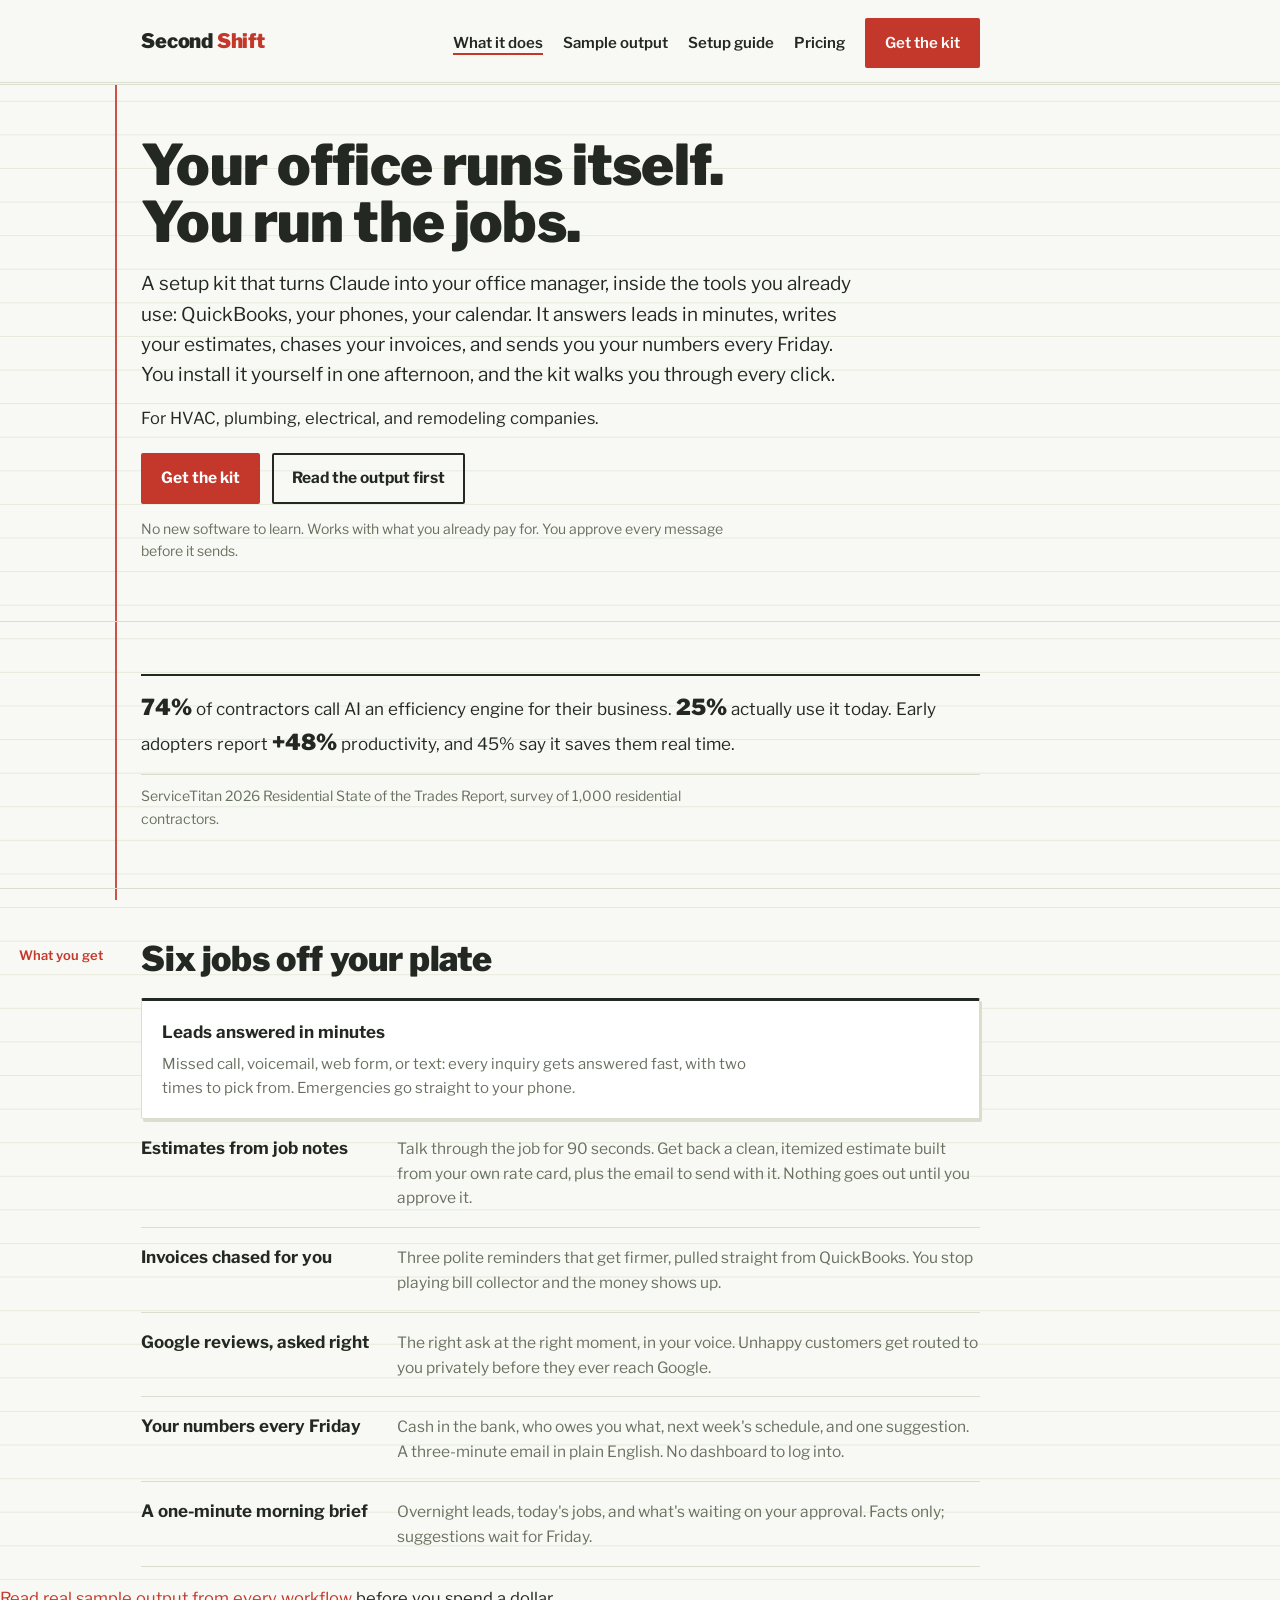
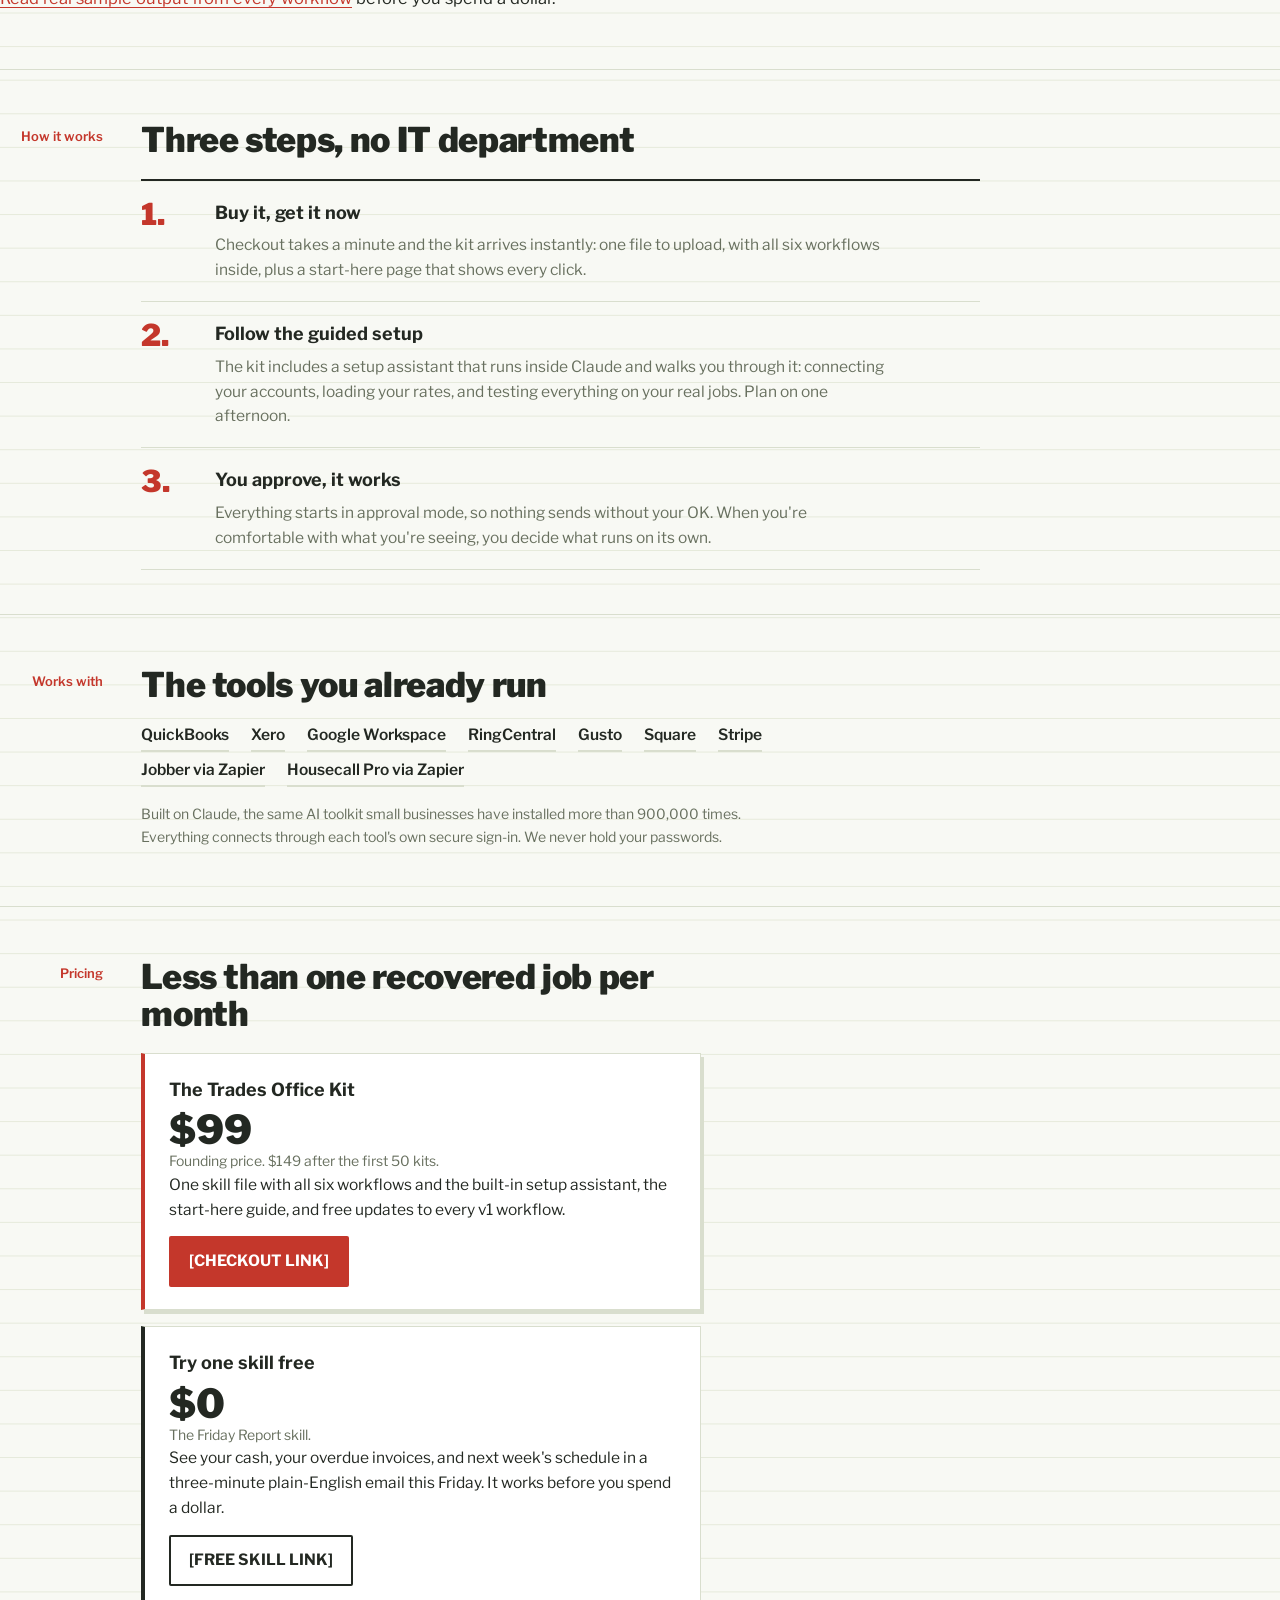
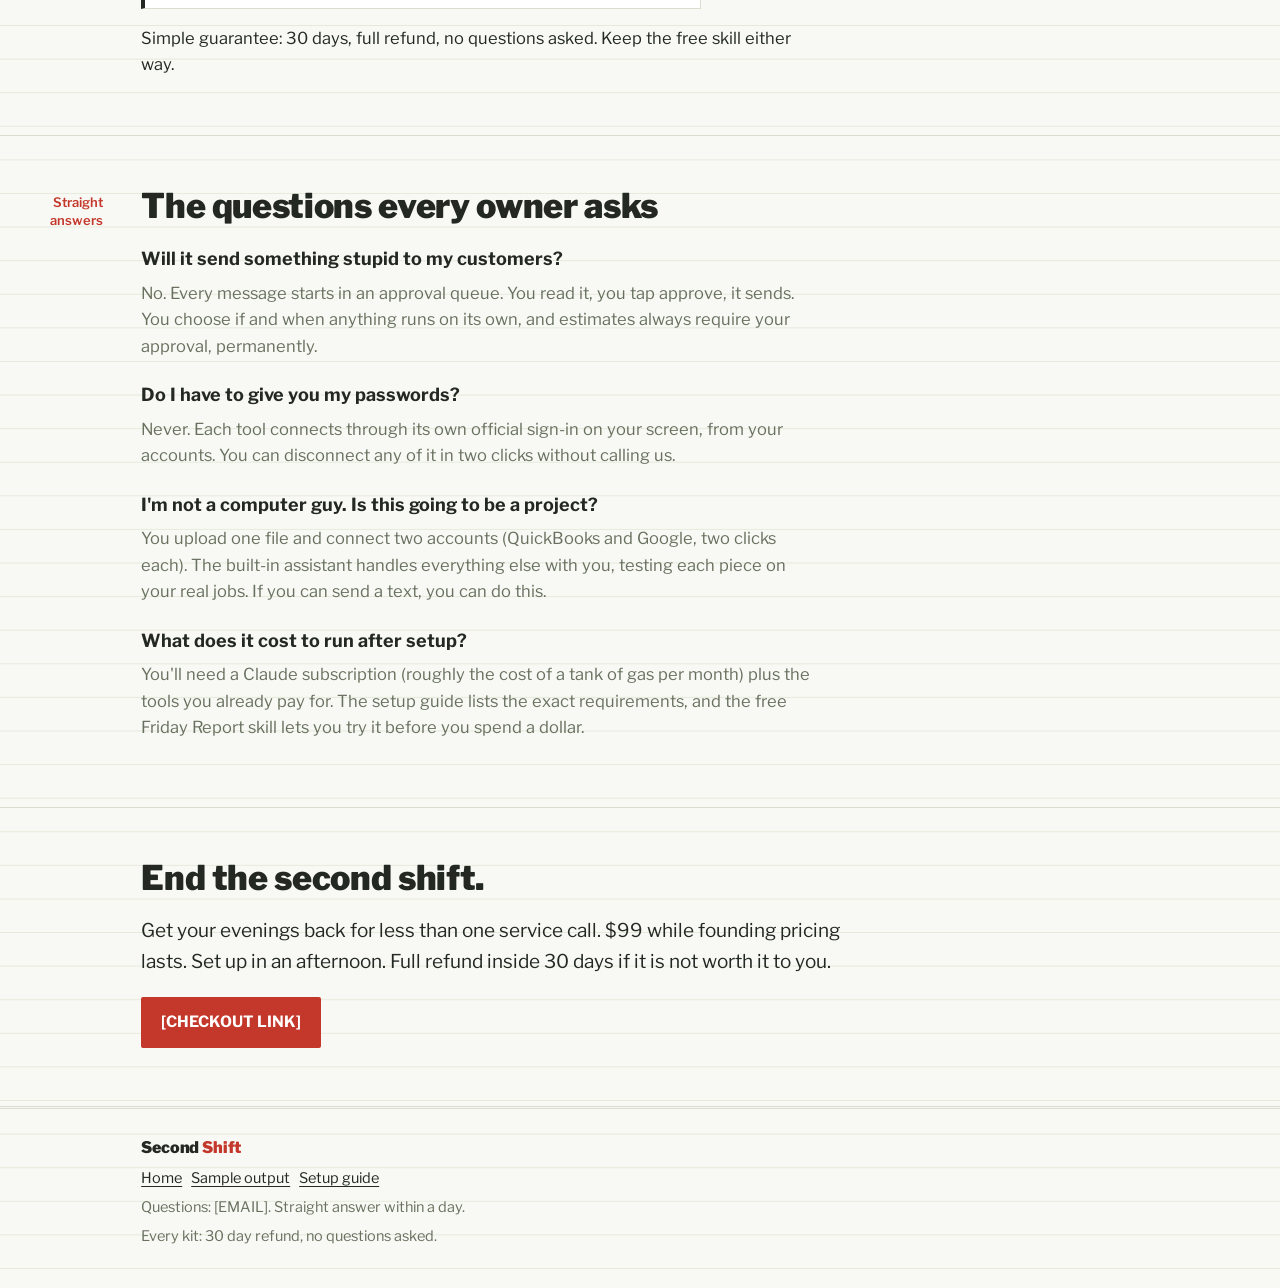
==== commit ab5aa852: "Design pass: boxed containment back, differentiated, no soft-card defaults" ====
--- a/site/index.html
+++ b/site/index.html
@@ -52,8 +52,9 @@
   <span class="note">What you get</span>
   <div class="col">
     <h2>Six jobs off your plate</h2>
-    <div class="rows">
-      <div class="row"><h3>Leads answered in minutes</h3><p>Missed call, voicemail, web form, or text: every inquiry gets answered fast, with two times to pick from. Emergencies go straight to your phone.</p></div>
+    <div class="cardgrid">
+      <div class="jobcard"><h3>Leads answered in minutes</h3><p>Missed call, voicemail, web form, or text: every inquiry gets answered fast, with two times to pick from. Emergencies go straight to your phone.</p></div>
+    </div>
       <div class="row"><h3>Estimates from job notes</h3><p>Talk through the job for 90 seconds. Get back a clean, itemized estimate built from your own rate card, plus the email to send with it. Nothing goes out until you approve it.</p></div>
       <div class="row"><h3>Invoices chased for you</h3><p>Three polite reminders that get firmer, pulled straight from QuickBooks. You stop playing bill collector and the money shows up.</p></div>
       <div class="row"><h3>Google reviews, asked right</h3><p>The right ask at the right moment, in your voice. Unhappy customers get routed to you privately before they ever reach Google.</p></div>
--- a/site/styles.css
+++ b/site/styles.css
@@ -72,7 +72,14 @@
   .note { position: static; width: auto; text-align: left; margin: 0 0 6px; }
 }
 
-/* Ledger rows replace card grids */
+/* Job tickets: boxed, hard-edged, differentiated by rule weight */
+.cardgrid { display: grid; grid-template-columns: repeat(auto-fit, minmax(265px, 1fr)); gap: 18px; }
+.jobcard { background: var(--sheet); border: 1px solid var(--rule); border-top: 3px solid var(--ink);
+  padding: 18px 20px; box-shadow: 2px 3px 0 var(--rule); border-radius: 2px; }
+.jobcard h3 { font-size: 17px; margin-bottom: 6px; }
+.jobcard p { margin: 0; font-size: 15px; color: var(--faint); }
+
+/* Ledger rows (kept for list-like content) */
 .rows { border-top: 2px solid var(--ink); }
 .row { display: grid; grid-template-columns: minmax(150px, 230px) 1fr; gap: 8px 26px;
   padding: 16px 0; border-bottom: 1px solid var(--rule); align-items: baseline; }
@@ -86,6 +93,9 @@
   padding: 18px 0; border-bottom: 1px solid var(--rule); }
 .step::before { content: counter(step) "."; font-weight: 900; font-size: 30px; line-height: 1; color: var(--margin); }
 .step p { margin: 0; font-size: 15.5px; color: var(--faint); }
+.steps.boxed { border-top: 0; counter-reset: step; display: grid; gap: 16px; }
+.steps.boxed .step { background: var(--sheet); border: 1px solid var(--rule); border-left: 4px solid var(--margin);
+  padding: 18px 22px; box-shadow: 2px 3px 0 var(--rule); border-radius: 2px; }
 
 /* Summary line (stats) */
 .summary { border-top: 2px solid var(--ink); border-bottom: 1px solid var(--rule); padding: 14px 0; }
@@ -95,7 +105,7 @@
 /* Tickets (pricing, samples) */
 .ticket { background: var(--sheet); border: 1px solid var(--rule); border-left: 4px solid var(--ink);
   padding: 22px 24px; max-width: 560px; margin: 0 0 16px; }
-.ticket.priced { border-left-color: var(--margin); }
+.ticket.priced { border-left-color: var(--margin); box-shadow: 3px 4px 0 var(--rule); }
 .ticket .amount { font-weight: 900; font-size: 40px; line-height: 1; }
 .ticket .terms { color: var(--faint); font-size: 14px; }
 .ticket p { font-size: 15.5px; }
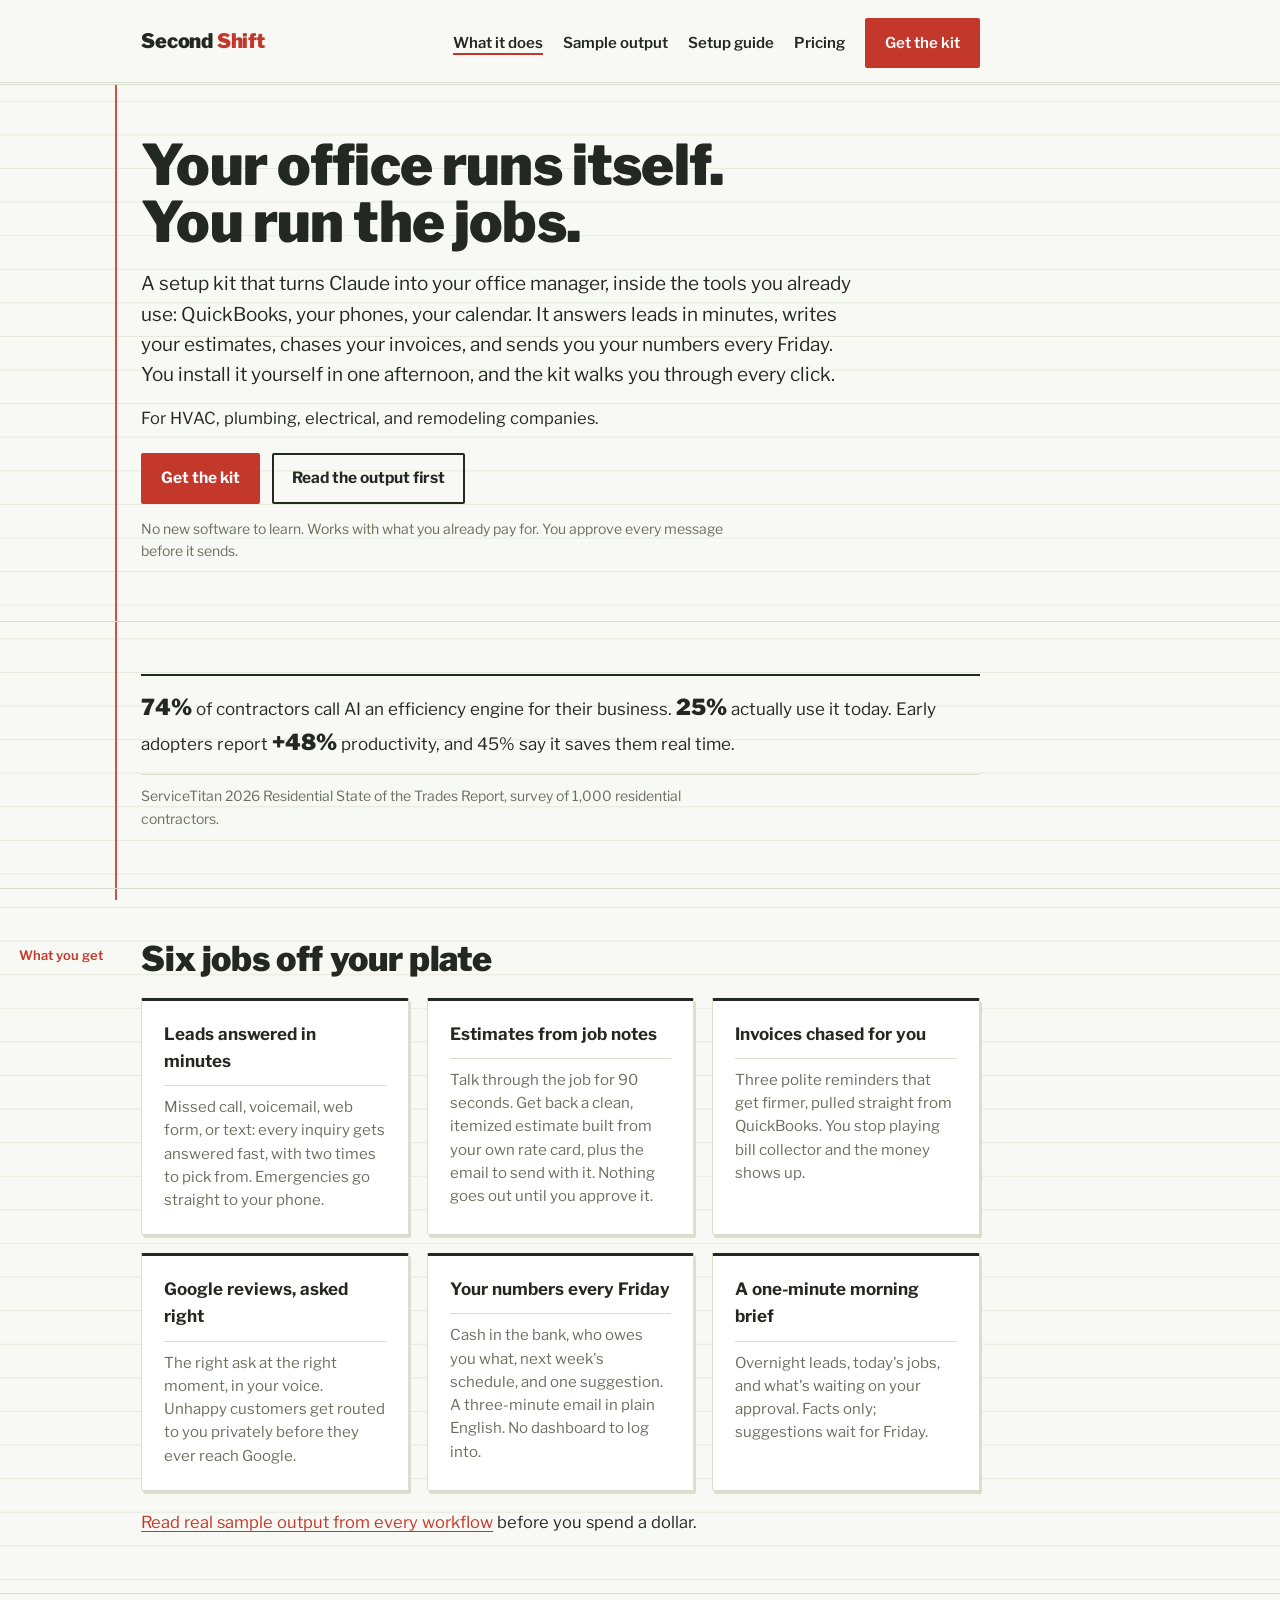
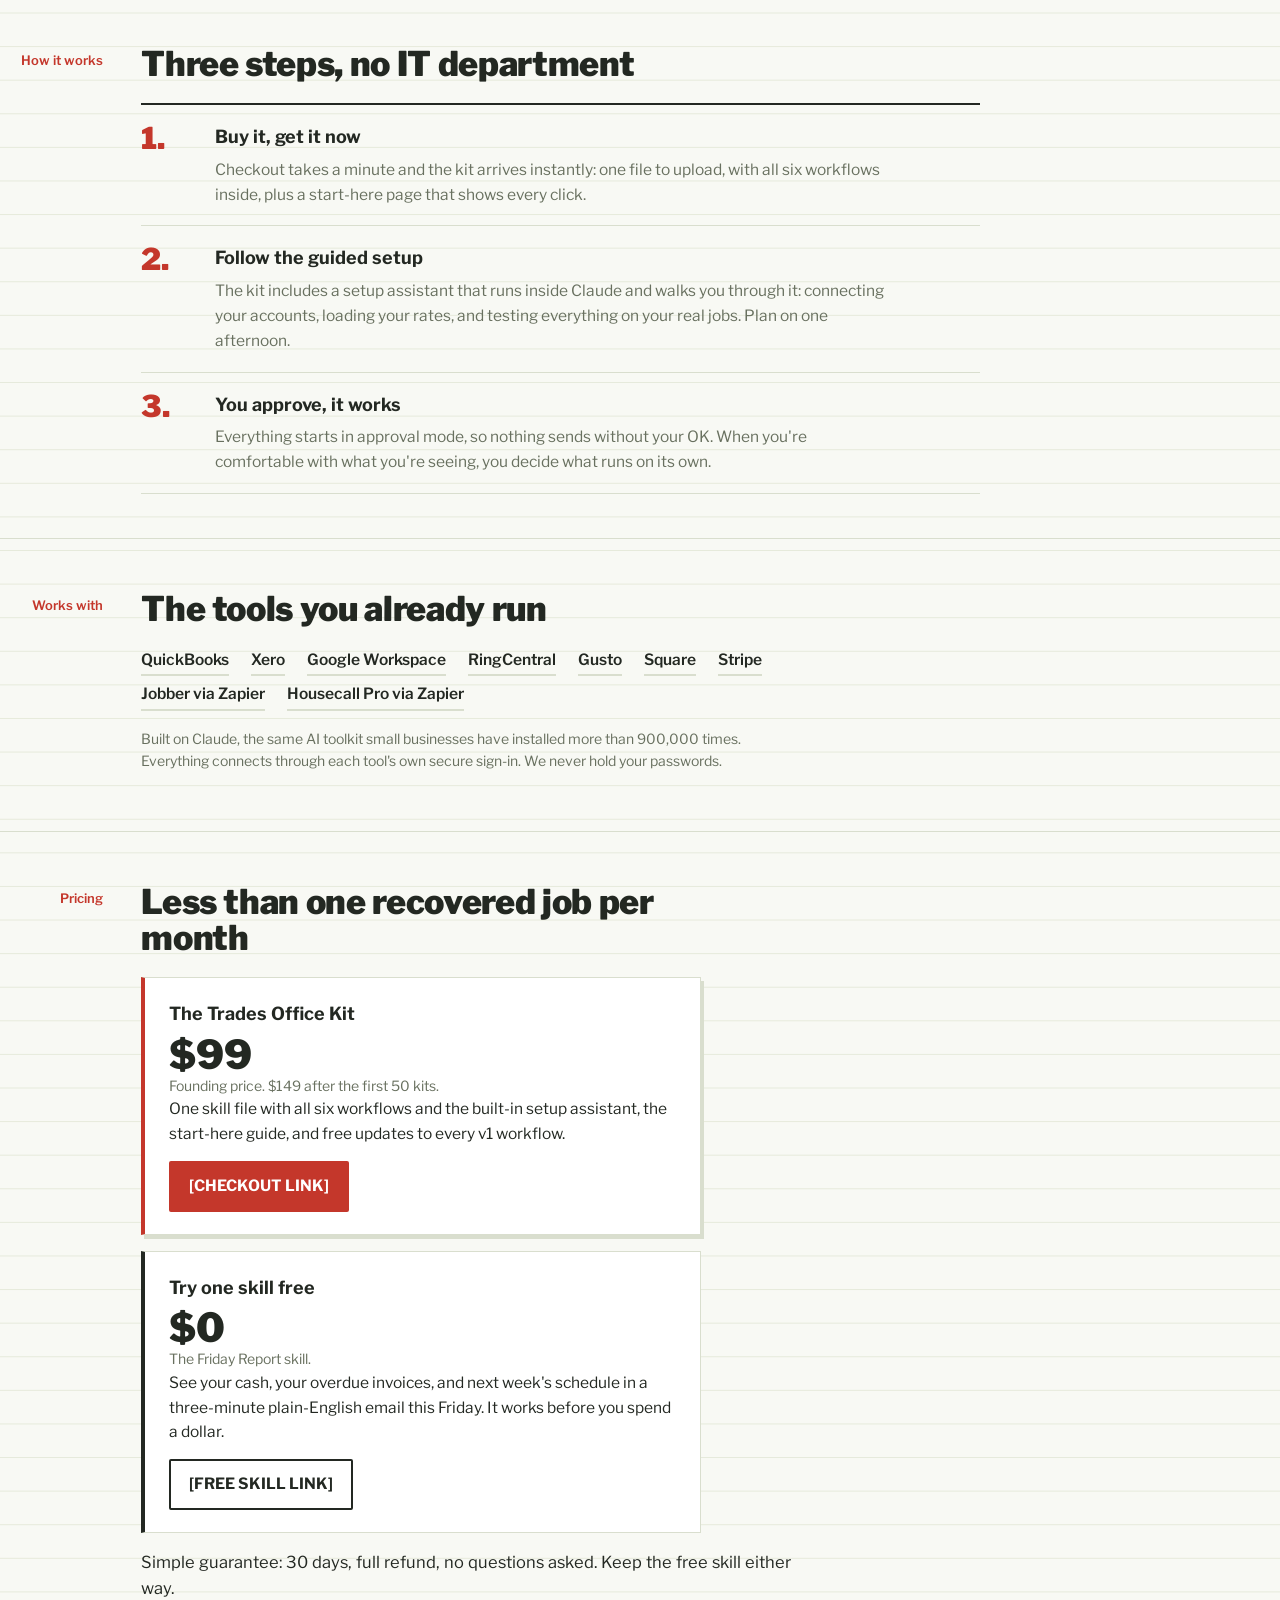
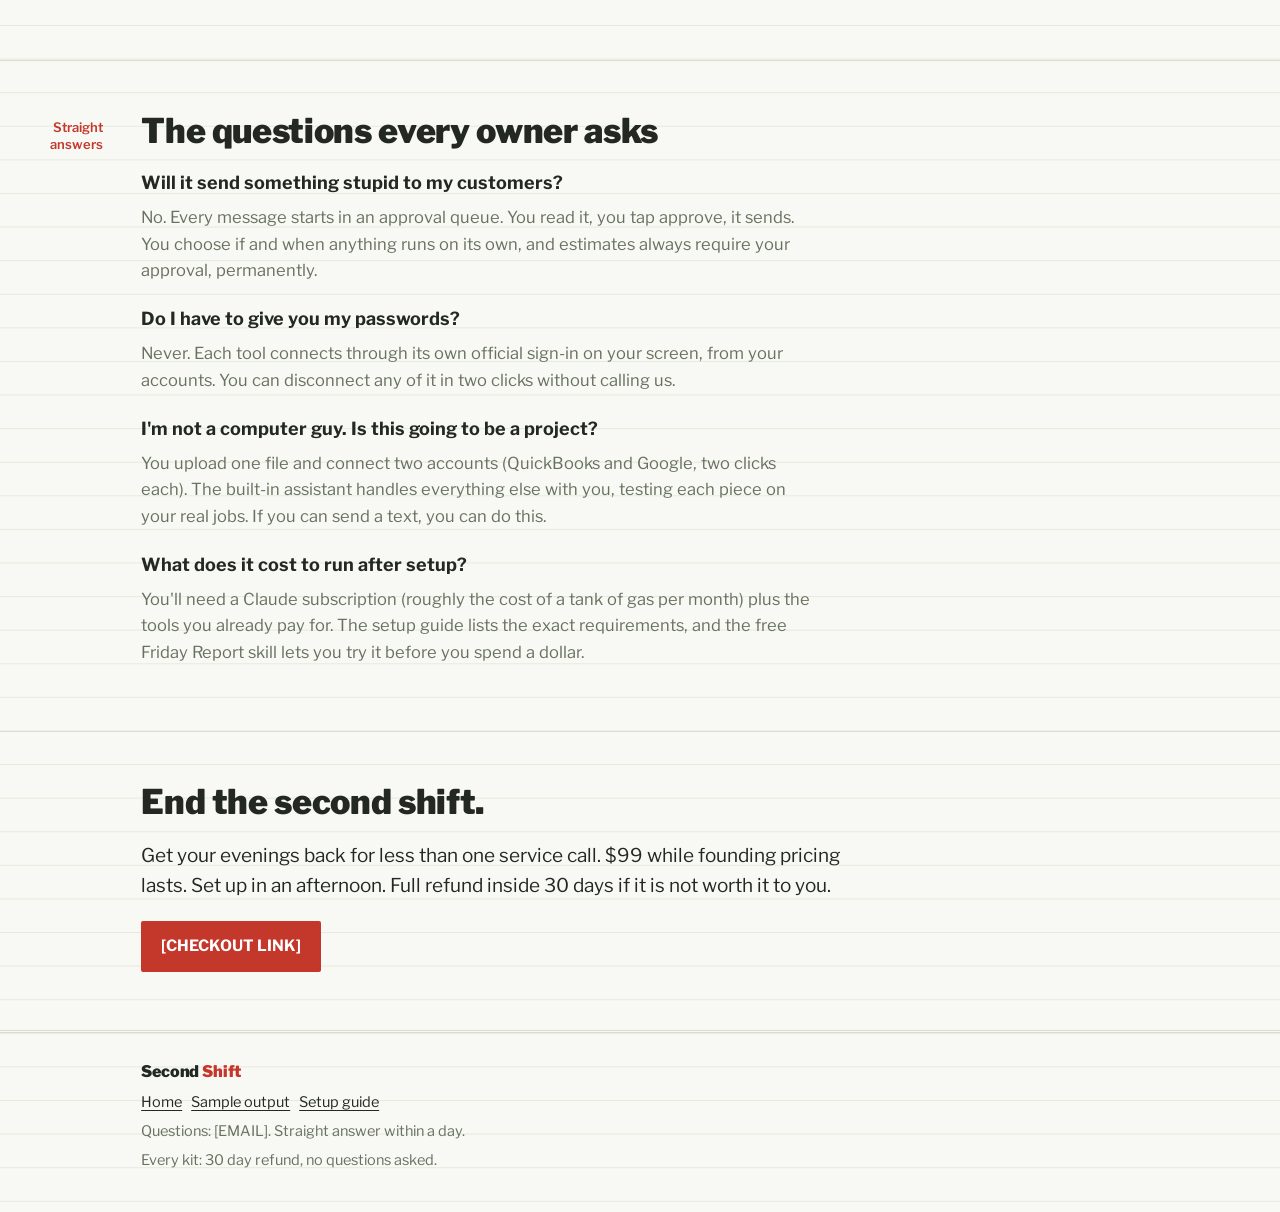
==== commit 55350ef5: "Fix six-jobs section: six proper cards, locked 3x2 grid, polished internals" ====
--- a/site/index.html
+++ b/site/index.html
@@ -54,12 +54,11 @@
     <h2>Six jobs off your plate</h2>
     <div class="cardgrid">
       <div class="jobcard"><h3>Leads answered in minutes</h3><p>Missed call, voicemail, web form, or text: every inquiry gets answered fast, with two times to pick from. Emergencies go straight to your phone.</p></div>
-    </div>
-      <div class="row"><h3>Estimates from job notes</h3><p>Talk through the job for 90 seconds. Get back a clean, itemized estimate built from your own rate card, plus the email to send with it. Nothing goes out until you approve it.</p></div>
-      <div class="row"><h3>Invoices chased for you</h3><p>Three polite reminders that get firmer, pulled straight from QuickBooks. You stop playing bill collector and the money shows up.</p></div>
-      <div class="row"><h3>Google reviews, asked right</h3><p>The right ask at the right moment, in your voice. Unhappy customers get routed to you privately before they ever reach Google.</p></div>
-      <div class="row"><h3>Your numbers every Friday</h3><p>Cash in the bank, who owes you what, next week's schedule, and one suggestion. A three-minute email in plain English. No dashboard to log into.</p></div>
-      <div class="row"><h3>A one-minute morning brief</h3><p>Overnight leads, today's jobs, and what's waiting on your approval. Facts only; suggestions wait for Friday.</p></div>
+      <div class="jobcard"><h3>Estimates from job notes</h3><p>Talk through the job for 90 seconds. Get back a clean, itemized estimate built from your own rate card, plus the email to send with it. Nothing goes out until you approve it.</p></div>
+      <div class="jobcard"><h3>Invoices chased for you</h3><p>Three polite reminders that get firmer, pulled straight from QuickBooks. You stop playing bill collector and the money shows up.</p></div>
+      <div class="jobcard"><h3>Google reviews, asked right</h3><p>The right ask at the right moment, in your voice. Unhappy customers get routed to you privately before they ever reach Google.</p></div>
+      <div class="jobcard"><h3>Your numbers every Friday</h3><p>Cash in the bank, who owes you what, next week's schedule, and one suggestion. A three-minute email in plain English. No dashboard to log into.</p></div>
+      <div class="jobcard"><h3>A one-minute morning brief</h3><p>Overnight leads, today's jobs, and what's waiting on your approval. Facts only; suggestions wait for Friday.</p></div>
     </div>
     <p style="margin-top:18px"><a href="demo.html">Read real sample output from every workflow</a> before you spend a dollar.</p>
   </div>
--- a/site/styles.css
+++ b/site/styles.css
@@ -73,11 +73,14 @@
 }
 
 /* Job tickets: boxed, hard-edged, differentiated by rule weight */
-.cardgrid { display: grid; grid-template-columns: repeat(auto-fit, minmax(265px, 1fr)); gap: 18px; }
+.cardgrid { display: grid; grid-template-columns: 1fr; gap: 18px; }
+@media (min-width: 640px) { .cardgrid { grid-template-columns: repeat(2, 1fr); } }
+@media (min-width: 980px) { .cardgrid { grid-template-columns: repeat(3, 1fr); } }
 .jobcard { background: var(--sheet); border: 1px solid var(--rule); border-top: 3px solid var(--ink);
-  padding: 18px 20px; box-shadow: 2px 3px 0 var(--rule); border-radius: 2px; }
-.jobcard h3 { font-size: 17px; margin-bottom: 6px; }
-.jobcard p { margin: 0; font-size: 15px; color: var(--faint); }
+  padding: 20px 22px 22px; box-shadow: 2px 3px 0 var(--rule); border-radius: 2px;
+  display: flex; flex-direction: column; }
+.jobcard h3 { font-size: 17px; margin: 0 0 10px; padding-bottom: 10px; border-bottom: 1px solid var(--rule); }
+.jobcard p { margin: 0; font-size: 15px; line-height: 1.55; color: var(--faint); }
 
 /* Ledger rows (kept for list-like content) */
 .rows { border-top: 2px solid var(--ink); }
